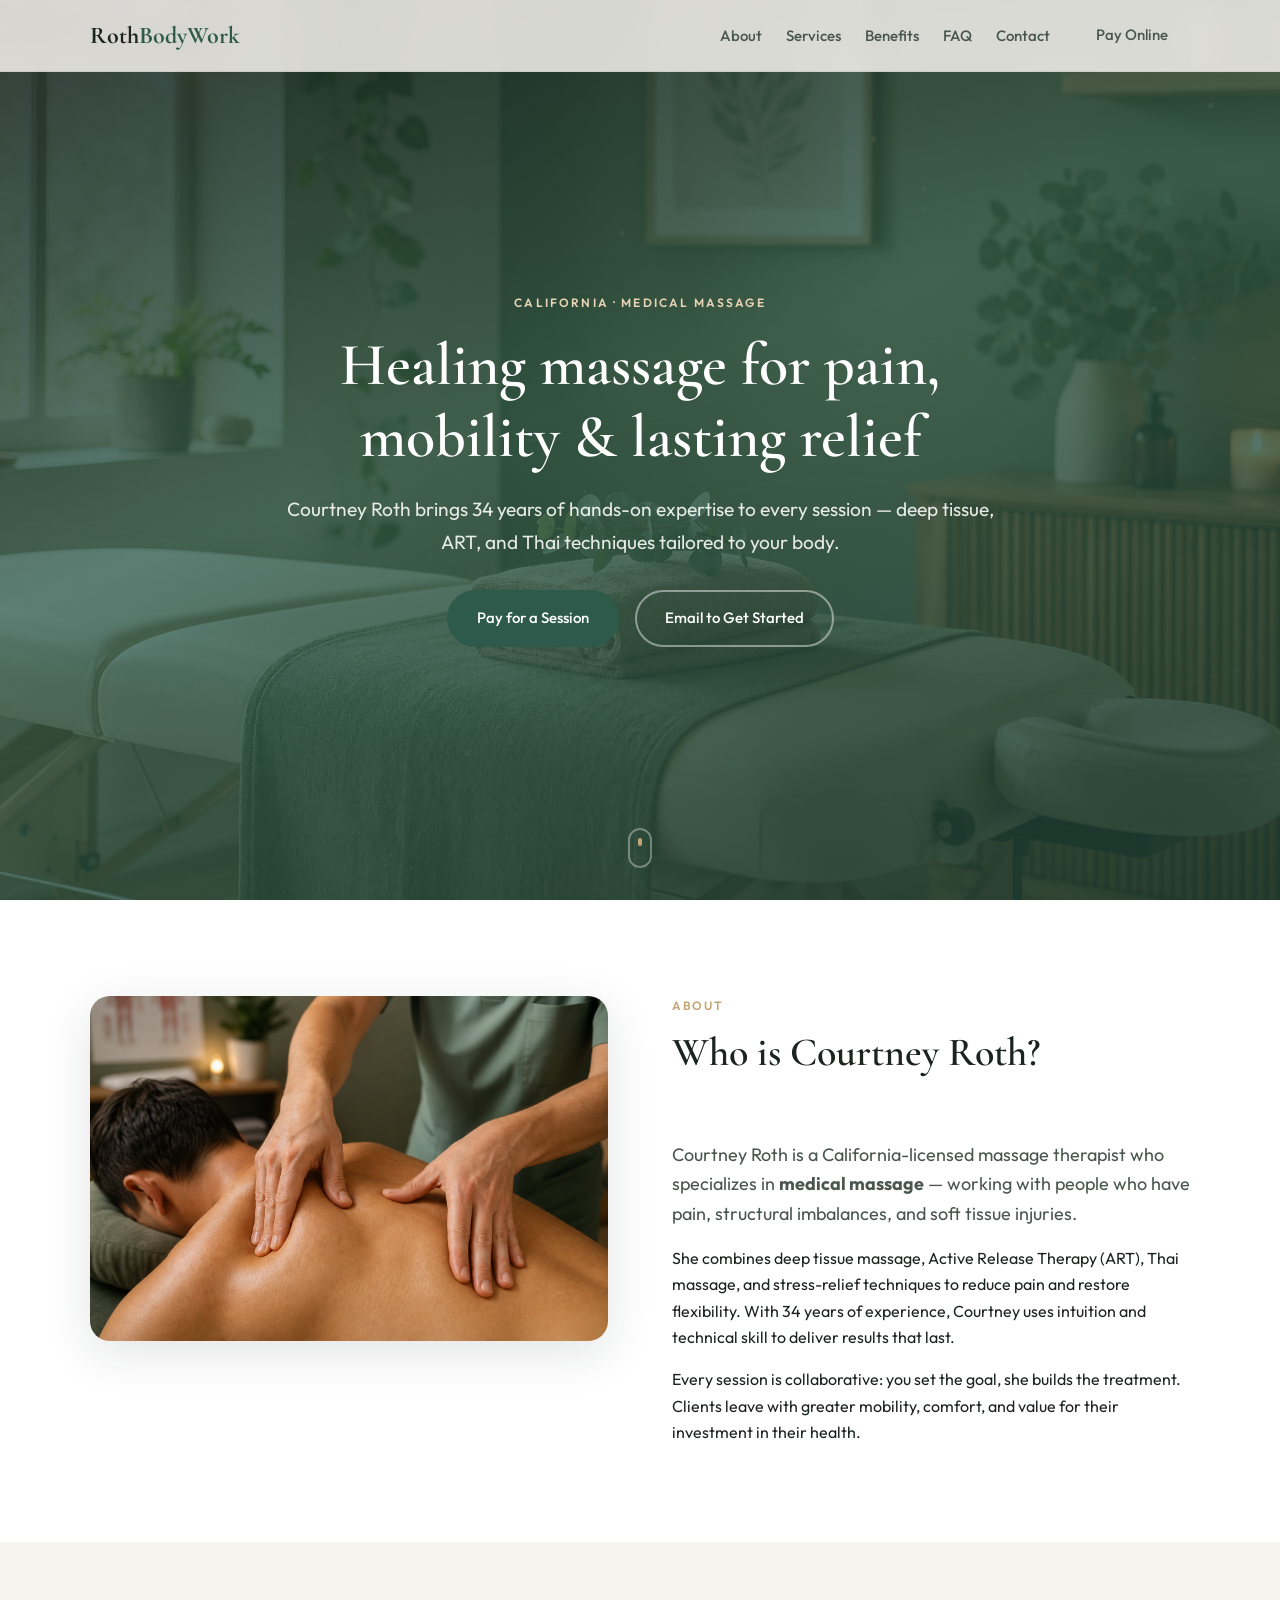
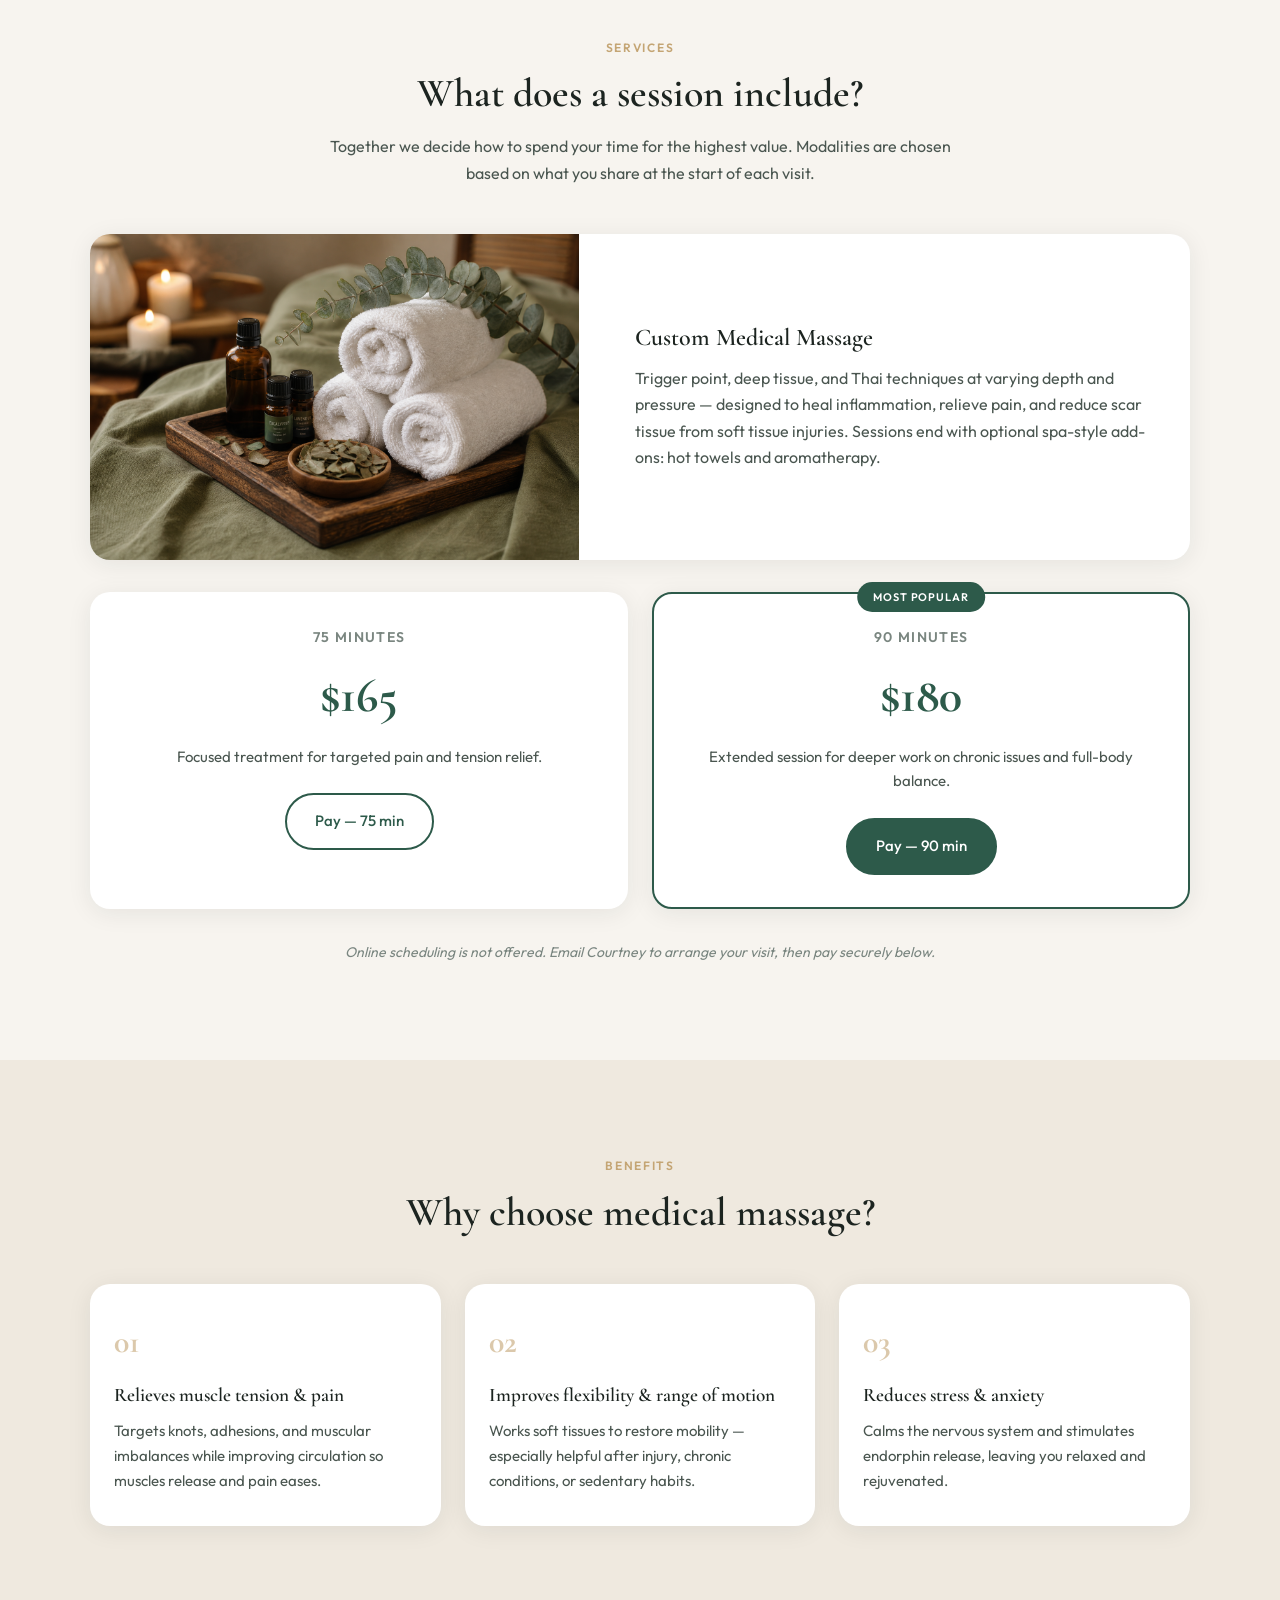
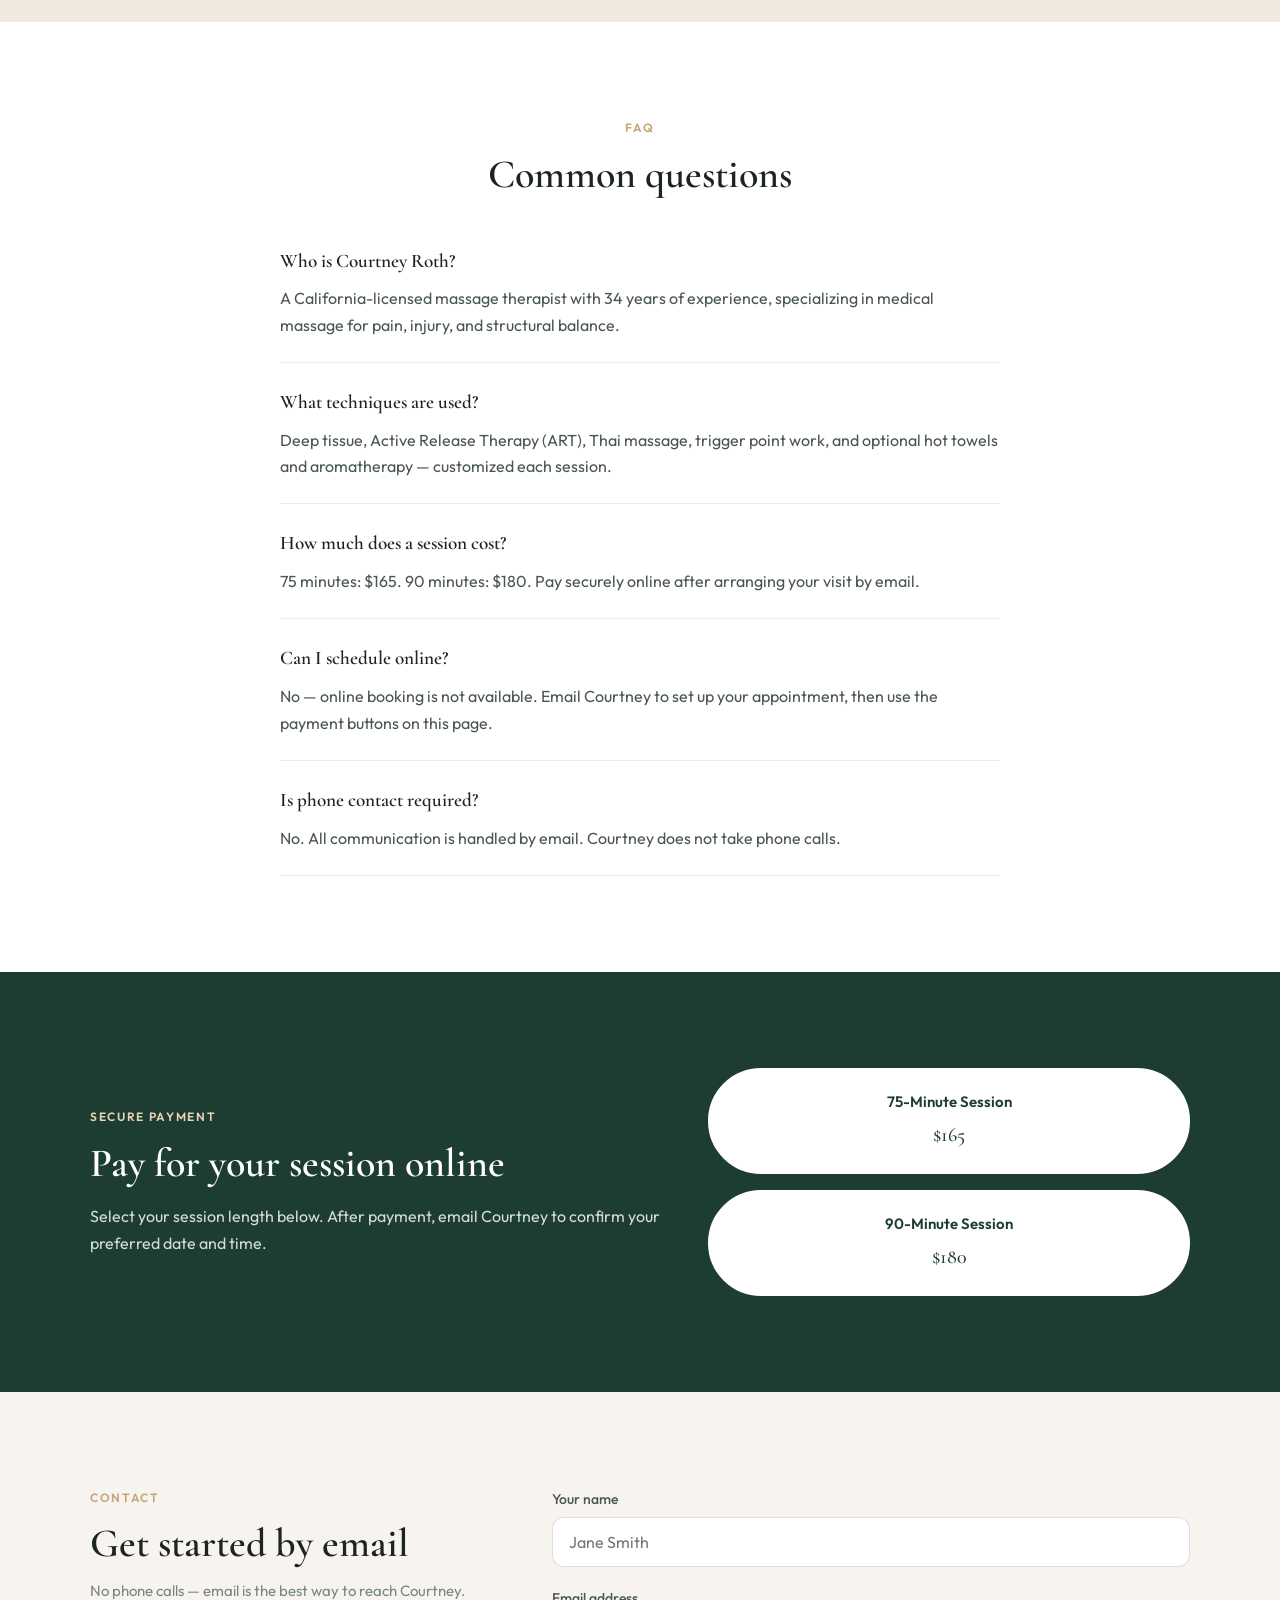
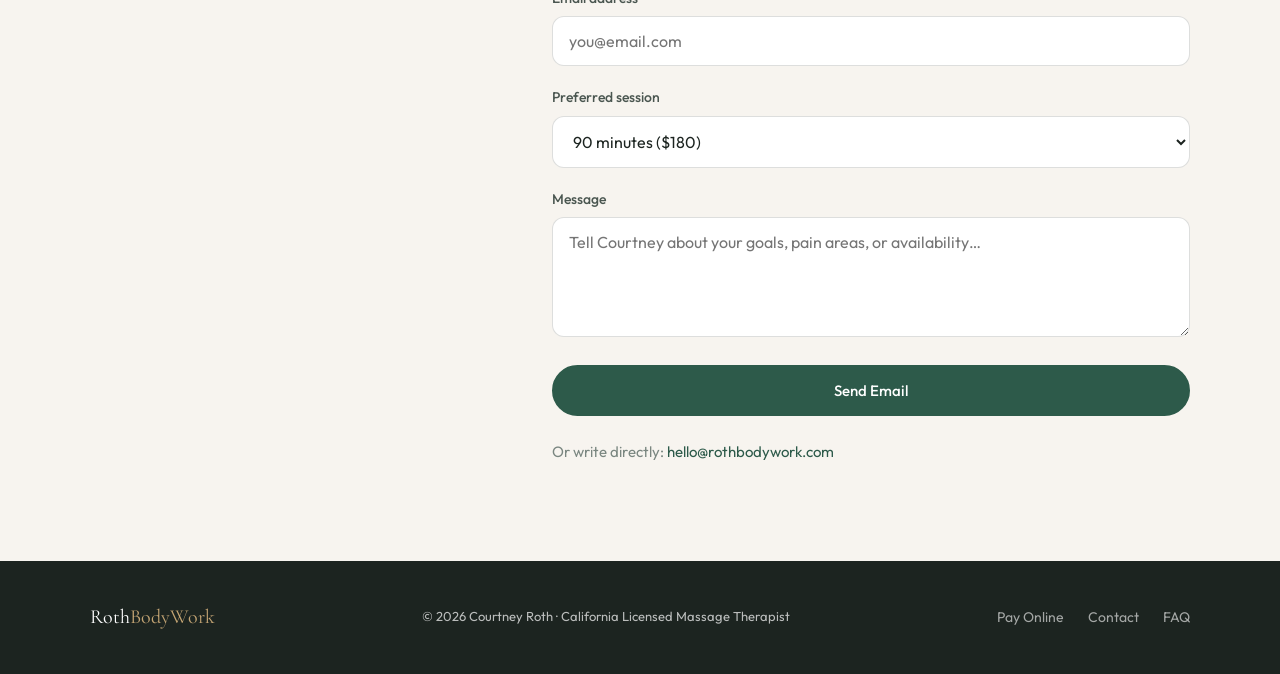
==== index.html @ ff36bd88 "Launch RothBodyWork revamp with canvas hero, images, and AI SEO Co-authored-by: Cursor <cursoragent@" ====
<!DOCTYPE html>
<html lang="en">
<head>
  <meta charset="UTF-8">
  <meta name="viewport" content="width=device-width, initial-scale=1.0">
  <meta name="description" content="Courtney Roth offers medical massage therapy in California — 34 years experience in deep tissue, ART, and Thai massage for pain relief, mobility, and rehabilitation. Pay online. No phone calls required.">
  <meta name="robots" content="index, follow, max-image-preview:large">
  <meta name="author" content="Courtney Roth">
  <link rel="canonical" href="https://www.rothbodywork.com/">

  <meta property="og:type" content="website">
  <meta property="og:url" content="https://www.rothbodywork.com/">
  <meta property="og:title" content="RothBodyWork | Medical Massage Therapy — Courtney Roth">
  <meta property="og:description" content="California-licensed medical massage for pain, injury recovery, and mobility. 75- and 90-minute sessions. Pay securely online.">
  <meta property="og:site_name" content="RothBodyWork">
  <meta property="og:image" content="https://www.rothbodywork.com/assets/og-image.jpg">
  <meta property="og:image:width" content="1200">
  <meta property="og:image:height" content="630">

  <meta name="twitter:card" content="summary_large_image">
  <meta name="twitter:image" content="https://www.rothbodywork.com/assets/og-image.jpg">
  <meta name="twitter:title" content="RothBodyWork | Medical Massage Therapy">
  <meta name="twitter:description" content="Transformative medical massage by Courtney Roth — pain relief, flexibility, and lasting results.">

  <title>RothBodyWork | Medical Massage Therapy in California — Courtney Roth</title>

  <link rel="preconnect" href="https://fonts.googleapis.com">
  <link rel="preconnect" href="https://fonts.gstatic.com" crossorigin>
  <link href="https://fonts.googleapis.com/css2?family=Cormorant+Garamond:ital,wght@0,400;0,600;0,700;1,400&family=Outfit:wght@300;400;500;600&display=swap" rel="stylesheet">
  <link rel="stylesheet" href="css/style.css">

  <script type="application/ld+json">
  {
    "@context": "https://schema.org",
    "@graph": [
      {
        "@type": "WebSite",
        "@id": "https://www.rothbodywork.com/#website",
        "url": "https://www.rothbodywork.com/",
        "name": "RothBodyWork",
        "description": "Medical massage therapy by Courtney Roth in California",
        "publisher": { "@id": "https://www.rothbodywork.com/#business" }
      },
      {
        "@type": "HealthAndBeautyBusiness",
        "@id": "https://www.rothbodywork.com/#business",
        "name": "RothBodyWork",
        "url": "https://www.rothbodywork.com/",
        "description": "Medical massage therapy specializing in pain relief, soft tissue injury rehabilitation, and structural balance.",
        "priceRange": "$165–$180",
        "areaServed": { "@type": "State", "name": "California" },
        "email": "hello@rothbodywork.com",
        "founder": { "@id": "https://www.rothbodywork.com/#courtney" },
        "hasOfferCatalog": {
          "@type": "OfferCatalog",
          "name": "Massage Sessions",
          "itemListElement": [
            {
              "@type": "Offer",
              "itemOffered": {
                "@type": "Service",
                "name": "75-Minute Medical Massage",
                "description": "Custom treatment combining deep tissue, trigger point, ART, and Thai techniques."
              },
              "price": "165",
              "priceCurrency": "USD"
            },
            {
              "@type": "Offer",
              "itemOffered": {
                "@type": "Service",
                "name": "90-Minute Medical Massage",
                "description": "Extended custom session for deeper work on pain, inflammation, and mobility."
              },
              "price": "180",
              "priceCurrency": "USD"
            }
          ]
        }
      },
      {
        "@type": "Person",
        "@id": "https://www.rothbodywork.com/#courtney",
        "name": "Courtney Roth",
        "jobTitle": "Licensed Massage Therapist",
        "description": "California-licensed massage therapist with 34 years of experience in medical massage, deep tissue, Active Release Therapy (ART), and Thai massage.",
        "knowsAbout": ["Medical massage", "Deep tissue massage", "Active Release Therapy", "Thai massage", "Pain management", "Soft tissue rehabilitation"],
        "worksFor": { "@id": "https://www.rothbodywork.com/#business" }
      },
      {
        "@type": "FAQPage",
        "mainEntity": [
          {
            "@type": "Question",
            "name": "Who is Courtney Roth?",
            "acceptedAnswer": {
              "@type": "Answer",
              "text": "Courtney Roth is a California-licensed massage therapist with 34 years of experience who specializes in medical massage for pain, structural imbalances, and soft tissue injury rehabilitation."
            }
          },
          {
            "@type": "Question",
            "name": "What types of massage does RothBodyWork offer?",
            "acceptedAnswer": {
              "@type": "Answer",
              "text": "Sessions combine deep tissue massage, Active Release Therapy (ART), Thai massage, trigger point work, and stress-relief add-ons such as hot towels and aromatherapy — tailored to your needs at the start of each visit."
            }
          },
          {
            "@type": "Question",
            "name": "How much does a massage session cost?",
            "acceptedAnswer": {
              "@type": "Answer",
              "text": "A 75-minute session is $165. A 90-minute session is $180. Payment is accepted securely online."
            }
          },
          {
            "@type": "Question",
            "name": "Can I book an appointment online?",
            "acceptedAnswer": {
              "@type": "Answer",
              "text": "Online scheduling is not available. Contact Courtney by email to arrange your session, then pay online when ready."
            }
          },
          {
            "@type": "Question",
            "name": "Who should see a medical massage therapist?",
            "acceptedAnswer": {
              "@type": "Answer",
              "text": "Medical massage is ideal for people dealing with chronic pain, muscle tension, limited mobility, soft tissue injuries, or structural imbalances who want lasting relief rather than a spa-style relaxation visit."
            }
          }
        ]
      }
    ]
  }
  </script>
</head>
<body>

  <!-- Advanced page loader -->
  <div id="loader" class="loader" aria-hidden="true">
    <div class="loader__inner">
      <div class="loader__ring"></div>
      <div class="loader__ring loader__ring--delay"></div>
      <p class="loader__brand">Roth<span>BodyWork</span></p>
      <p class="loader__tagline">Medical Massage Therapy</p>
      <div class="loader__progress">
        <div class="loader__bar" id="loaderBar"></div>
      </div>
    </div>
  </div>

  <a class="skip-link" href="#main">Skip to content</a>

  <header class="site-header" id="header">
    <div class="container site-header__inner">
      <a href="#" class="logo" aria-label="RothBodyWork home">
        Roth<span>BodyWork</span>
      </a>
      <button class="nav-toggle" id="navToggle" aria-label="Open menu" aria-expanded="false">
        <span></span><span></span><span></span>
      </button>
      <nav class="site-nav" id="siteNav" aria-label="Main navigation">
        <ul>
          <li><a href="#about">About</a></li>
          <li><a href="#services">Services</a></li>
          <li><a href="#benefits">Benefits</a></li>
          <li><a href="#faq">FAQ</a></li>
          <li><a href="#contact">Contact</a></li>
          <li><a href="#pay" class="btn btn--sm">Pay Online</a></li>
        </ul>
      </nav>
    </div>
  </header>

  <main id="main">

    <!-- Hero with image + canvas background -->
    <section class="hero" id="hero" aria-label="Introduction">
      <img src="assets/hero-bg.jpg" alt="" class="hero__bg-image" aria-hidden="true" fetchpriority="high">
      <canvas id="heroCanvas" class="hero__canvas" aria-hidden="true"></canvas>
      <div class="hero__overlay"></div>
      <div class="container hero__content">
        <p class="hero__eyebrow">California · Medical Massage</p>
        <h1>Healing massage for pain, mobility &amp; lasting relief</h1>
        <p class="hero__lead">Courtney Roth brings 34 years of hands-on expertise to every session — deep tissue, ART, and Thai techniques tailored to your body.</p>
        <div class="hero__actions">
          <a href="#pay" class="btn btn--primary">Pay for a Session</a>
          <a href="#contact" class="btn btn--ghost">Email to Get Started</a>
        </div>
      </div>
      <div class="hero__scroll" aria-hidden="true">
        <span></span>
      </div>
    </section>

    <!-- About -->
    <section class="section section--about" id="about">
      <div class="container">
        <div class="section__grid section__grid--media">
          <div class="section__media">
            <img src="assets/about-massage.jpg" alt="Therapeutic medical massage session by Courtney Roth" width="600" height="400" loading="lazy">
          </div>
          <div class="section__label">
            <span class="eyebrow">About</span>
            <h2>Who is Courtney Roth?</h2>
          </div>
          <div class="section__body">
            <p class="lead">Courtney Roth is a California-licensed massage therapist who specializes in <strong>medical massage</strong> — working with people who have pain, structural imbalances, and soft tissue injuries.</p>
            <p>She combines deep tissue massage, Active Release Therapy (ART), Thai massage, and stress-relief techniques to reduce pain and restore flexibility. With 34 years of experience, Courtney uses intuition and technical skill to deliver results that last.</p>
            <p>Every session is collaborative: you set the goal, she builds the treatment. Clients leave with greater mobility, comfort, and value for their investment in their health.</p>
          </div>
        </div>
      </div>
    </section>

    <!-- Services & Pricing -->
    <section class="section section--services" id="services">
      <div class="container">
        <div class="section__header section__header--center">
          <span class="eyebrow">Services</span>
          <h2>What does a session include?</h2>
          <p class="section__intro">Together we decide how to spend your time for the highest value. Modalities are chosen based on what you share at the start of each visit.</p>
        </div>

        <div class="treatment-card treatment-card--with-image">
          <div class="treatment-card__image">
            <img src="assets/treatment-detail.jpg" alt="Spa treatment add-ons — hot towels and aromatherapy" width="480" height="320" loading="lazy">
          </div>
          <div class="treatment-card__text">
            <h3>Custom Medical Massage</h3>
            <p>Trigger point, deep tissue, and Thai techniques at varying depth and pressure — designed to heal inflammation, relieve pain, and reduce scar tissue from soft tissue injuries. Sessions end with optional spa-style add-ons: hot towels and aromatherapy.</p>
          </div>
        </div>

        <div class="pricing-grid">
          <article class="price-card">
            <div class="price-card__time">75 minutes</div>
            <div class="price-card__amount">$165</div>
            <p>Focused treatment for targeted pain and tension relief.</p>
            <a href="#pay" class="btn btn--outline" data-session="75">Pay — 75 min</a>
          </article>
          <article class="price-card price-card--featured">
            <div class="price-card__badge">Most popular</div>
            <div class="price-card__time">90 minutes</div>
            <div class="price-card__amount">$180</div>
            <p>Extended session for deeper work on chronic issues and full-body balance.</p>
            <a href="#pay" class="btn btn--primary" data-session="90">Pay — 90 min</a>
          </article>
        </div>

        <p class="note note--center">Online scheduling is not offered. Email Courtney to arrange your visit, then pay securely below.</p>
      </div>
    </section>

    <!-- Benefits -->
    <section class="section section--benefits" id="benefits">
      <div class="container">
        <div class="section__header section__header--center">
          <span class="eyebrow">Benefits</span>
          <h2>Why choose medical massage?</h2>
        </div>
        <div class="benefits-grid">
          <article class="benefit-card">
            <div class="benefit-card__icon" aria-hidden="true">01</div>
            <h3>Relieves muscle tension &amp; pain</h3>
            <p>Targets knots, adhesions, and muscular imbalances while improving circulation so muscles release and pain eases.</p>
          </article>
          <article class="benefit-card">
            <div class="benefit-card__icon" aria-hidden="true">02</div>
            <h3>Improves flexibility &amp; range of motion</h3>
            <p>Works soft tissues to restore mobility — especially helpful after injury, chronic conditions, or sedentary habits.</p>
          </article>
          <article class="benefit-card">
            <div class="benefit-card__icon" aria-hidden="true">03</div>
            <h3>Reduces stress &amp; anxiety</h3>
            <p>Calms the nervous system and stimulates endorphin release, leaving you relaxed and rejuvenated.</p>
          </article>
        </div>
      </div>
    </section>

    <!-- FAQ — optimized for AI extraction -->
    <section class="section section--faq" id="faq">
      <div class="container">
        <div class="section__header section__header--center">
          <span class="eyebrow">FAQ</span>
          <h2>Common questions</h2>
        </div>
        <dl class="faq-list">
          <div class="faq-item">
            <dt>Who is Courtney Roth?</dt>
            <dd>A California-licensed massage therapist with 34 years of experience, specializing in medical massage for pain, injury, and structural balance.</dd>
          </div>
          <div class="faq-item">
            <dt>What techniques are used?</dt>
            <dd>Deep tissue, Active Release Therapy (ART), Thai massage, trigger point work, and optional hot towels and aromatherapy — customized each session.</dd>
          </div>
          <div class="faq-item">
            <dt>How much does a session cost?</dt>
            <dd>75 minutes: $165. 90 minutes: $180. Pay securely online after arranging your visit by email.</dd>
          </div>
          <div class="faq-item">
            <dt>Can I schedule online?</dt>
            <dd>No — online booking is not available. Email Courtney to set up your appointment, then use the payment buttons on this page.</dd>
          </div>
          <div class="faq-item">
            <dt>Is phone contact required?</dt>
            <dd>No. All communication is handled by email. Courtney does not take phone calls.</dd>
          </div>
        </dl>
      </div>
    </section>

    <!-- Payment -->
    <section class="section section--pay" id="pay">
      <div class="container">
        <div class="pay-panel">
          <div class="pay-panel__content">
            <span class="eyebrow eyebrow--light">Secure Payment</span>
            <h2>Pay for your session online</h2>
            <p>Select your session length below. After payment, email Courtney to confirm your preferred date and time.</p>
          </div>
          <div class="pay-panel__actions">
            <a href="https://www.rothbodywork.com/cart" class="btn btn--light btn--lg" id="pay75" target="_blank" rel="noopener noreferrer">
              <span class="btn__label">75-Minute Session</span>
              <span class="btn__price">$165</span>
            </a>
            <a href="https://www.rothbodywork.com/cart" class="btn btn--light btn--lg" id="pay90" target="_blank" rel="noopener noreferrer">
              <span class="btn__label">90-Minute Session</span>
              <span class="btn__price">$180</span>
            </a>
          </div>
        </div>
      </div>
    </section>

    <!-- Contact -->
    <section class="section section--contact" id="contact">
      <div class="container">
        <div class="section__grid">
          <div class="section__label">
            <span class="eyebrow">Contact</span>
            <h2>Get started by email</h2>
            <p class="contact-note">No phone calls — email is the best way to reach Courtney.</p>
          </div>
          <div class="section__body">
            <form class="contact-form" id="contactForm" action="mailto:hello@rothbodywork.com" method="post" enctype="text/plain">
              <div class="form-row">
                <label for="name">Your name</label>
                <input type="text" id="name" name="name" required autocomplete="name" placeholder="Jane Smith">
              </div>
              <div class="form-row">
                <label for="email">Email address</label>
                <input type="email" id="email" name="email" required autocomplete="email" placeholder="you@email.com">
              </div>
              <div class="form-row">
                <label for="session">Preferred session</label>
                <select id="session" name="session">
                  <option value="75">75 minutes ($165)</option>
                  <option value="90" selected>90 minutes ($180)</option>
                </select>
              </div>
              <div class="form-row">
                <label for="message">Message</label>
                <textarea id="message" name="message" rows="4" required placeholder="Tell Courtney about your goals, pain areas, or availability…"></textarea>
              </div>
              <button type="submit" class="btn btn--primary btn--full">Send Email</button>
            </form>
            <p class="form-fallback">Or write directly: <a href="mailto:hello@rothbodywork.com">hello@rothbodywork.com</a></p>
          </div>
        </div>
      </div>
    </section>

  </main>

  <footer class="site-footer">
    <div class="container site-footer__inner">
      <p class="footer-brand">Roth<span>BodyWork</span></p>
      <p class="footer-copy">&copy; <span id="year"></span> Courtney Roth · California Licensed Massage Therapist</p>
      <nav aria-label="Footer navigation">
        <a href="#pay">Pay Online</a>
        <a href="#contact">Contact</a>
        <a href="#faq">FAQ</a>
      </nav>
    </div>
  </footer>

  <script src="js/canvas-hero.js" defer></script>
  <script src="js/main.js" defer></script>
</body>
</html>
---- css/style.css ----
/* RothBodyWork — refreshed palette & layout */

:root {
  --color-bg: #f7f4ef;
  --color-bg-warm: #efe9df;
  --color-surface: #ffffff;
  --color-ink: #1c2420;
  --color-ink-soft: #4a5650;
  --color-muted: #7a8680;
  --color-primary: #2d5a4a;
  --color-primary-dark: #1e3d32;
  --color-accent: #c4a574;
  --color-accent-light: #e8d5b5;
  --color-hero-overlay: rgba(20, 35, 30, 0.72);
  --font-display: "Cormorant Garamond", Georgia, serif;
  --font-body: "Outfit", system-ui, sans-serif;
  --radius: 12px;
  --radius-lg: 20px;
  --shadow: 0 4px 24px rgba(28, 36, 32, 0.08);
  --shadow-lg: 0 12px 48px rgba(28, 36, 32, 0.12);
  --header-h: 72px;
  --transition: 0.3s cubic-bezier(0.4, 0, 0.2, 1);
}

*, *::before, *::after { box-sizing: border-box; margin: 0; padding: 0; }

html {
  scroll-behavior: smooth;
  -webkit-text-size-adjust: 100%;
}

body {
  font-family: var(--font-body);
  font-size: 1rem;
  line-height: 1.65;
  color: var(--color-ink);
  background: var(--color-bg);
  overflow-x: hidden;
}

body.loading { overflow: hidden; }

img { max-width: 100%; height: auto; display: block; }

a { color: var(--color-primary); text-decoration: none; transition: color var(--transition); }
a:hover { color: var(--color-accent); }

.container {
  width: min(100% - 2rem, 1100px);
  margin-inline: auto;
}

.skip-link {
  position: absolute;
  top: -100%;
  left: 1rem;
  z-index: 9999;
  padding: 0.5rem 1rem;
  background: var(--color-primary);
  color: #fff;
  border-radius: var(--radius);
}
.skip-link:focus { top: 1rem; }

/* Typography */
h1, h2, h3 {
  font-family: var(--font-display);
  font-weight: 600;
  line-height: 1.2;
  color: var(--color-ink);
}

h1 { font-size: clamp(2.25rem, 6vw, 3.75rem); }
h2 { font-size: clamp(1.75rem, 4vw, 2.5rem); }
h3 { font-size: clamp(1.25rem, 2.5vw, 1.5rem); }

.lead { font-size: 1.125rem; color: var(--color-ink-soft); }

.eyebrow {
  display: block;
  font-size: 0.75rem;
  font-weight: 600;
  letter-spacing: 0.14em;
  text-transform: uppercase;
  color: var(--color-accent);
  margin-bottom: 0.75rem;
}

.eyebrow--light { color: var(--color-accent-light); }

/* Buttons */
.btn {
  display: inline-flex;
  align-items: center;
  justify-content: center;
  gap: 0.5rem;
  padding: 0.875rem 1.75rem;
  font-family: var(--font-body);
  font-size: 0.9375rem;
  font-weight: 500;
  border-radius: 999px;
  border: 2px solid transparent;
  cursor: pointer;
  transition: all var(--transition);
  text-align: center;
}

.btn--primary {
  background: var(--color-primary);
  color: #fff;
  border-color: var(--color-primary);
}
.btn--primary:hover {
  background: var(--color-primary-dark);
  border-color: var(--color-primary-dark);
  color: #fff;
  transform: translateY(-2px);
  box-shadow: var(--shadow);
}

.btn--ghost {
  background: transparent;
  color: #fff;
  border-color: rgba(255,255,255,0.45);
}
.btn--ghost:hover {
  background: rgba(255,255,255,0.12);
  border-color: #fff;
  color: #fff;
}

.btn--outline {
  background: transparent;
  color: var(--color-primary);
  border-color: var(--color-primary);
}
.btn--outline:hover {
  background: var(--color-primary);
  color: #fff;
}

.btn--light {
  background: #fff;
  color: var(--color-primary-dark);
  border-color: #fff;
  flex-direction: column;
  gap: 0.25rem;
}
.btn--light:hover {
  background: var(--color-accent-light);
  color: var(--color-ink);
  transform: translateY(-2px);
}

.btn--sm { padding: 0.5rem 1.25rem; font-size: 0.875rem; }
.btn--lg { padding: 1.25rem 2rem; min-width: 200px; }
.btn--full { width: 100%; }

.btn__label { font-weight: 600; }
.btn__price { font-size: 1.25rem; font-family: var(--font-display); }

/* Loader */
.loader {
  position: fixed;
  inset: 0;
  z-index: 10000;
  display: flex;
  align-items: center;
  justify-content: center;
  background: var(--color-primary-dark);
  transition: opacity 0.6s ease, visibility 0.6s ease;
}

.loader.is-done {
  opacity: 0;
  visibility: hidden;
  pointer-events: none;
}

.loader__inner { text-align: center; }

.loader__ring {
  width: 64px;
  height: 64px;
  margin: 0 auto 1.5rem;
  border: 2px solid rgba(196, 165, 116, 0.2);
  border-top-color: var(--color-accent);
  border-radius: 50%;
  animation: spin 1s linear infinite;
}

.loader__ring--delay {
  width: 48px;
  height: 48px;
  margin-top: -3.5rem;
  margin-bottom: 2rem;
  animation-duration: 1.4s;
  animation-direction: reverse;
  border-top-color: rgba(255,255,255,0.5);
}

.loader__brand {
  font-family: var(--font-display);
  font-size: 2rem;
  color: #fff;
  letter-spacing: 0.02em;
}
.loader__brand span { color: var(--color-accent); }

.loader__tagline {
  font-size: 0.75rem;
  letter-spacing: 0.2em;
  text-transform: uppercase;
  color: rgba(255,255,255,0.5);
  margin-top: 0.5rem;
}

.loader__progress {
  width: 160px;
  height: 2px;
  background: rgba(255,255,255,0.15);
  margin: 1.5rem auto 0;
  border-radius: 2px;
  overflow: hidden;
}

.loader__bar {
  height: 100%;
  width: 0%;
  background: linear-gradient(90deg, var(--color-accent), var(--color-accent-light));
  border-radius: 2px;
  transition: width 0.15s ease;
}

@keyframes spin { to { transform: rotate(360deg); } }

/* Header */
.site-header {
  position: fixed;
  top: 0;
  left: 0;
  right: 0;
  z-index: 1000;
  height: var(--header-h);
  background: rgba(247, 244, 239, 0.85);
  backdrop-filter: blur(12px);
  -webkit-backdrop-filter: blur(12px);
  border-bottom: 1px solid rgba(28, 36, 32, 0.06);
  transition: background var(--transition), box-shadow var(--transition);
}

.site-header.is-scrolled {
  background: rgba(255, 255, 255, 0.95);
  box-shadow: var(--shadow);
}

.site-header__inner {
  display: flex;
  align-items: center;
  justify-content: space-between;
  height: 100%;
}

.logo {
  font-family: var(--font-display);
  font-size: 1.5rem;
  font-weight: 700;
  color: var(--color-ink);
}
.logo span { color: var(--color-primary); }
.logo:hover { color: var(--color-ink); }

.nav-toggle {
  display: flex;
  flex-direction: column;
  gap: 5px;
  background: none;
  border: none;
  cursor: pointer;
  padding: 0.5rem;
  z-index: 1001;
}
.nav-toggle span {
  display: block;
  width: 24px;
  height: 2px;
  background: var(--color-ink);
  transition: var(--transition);
  border-radius: 2px;
}
.nav-toggle.is-open span:nth-child(1) { transform: translateY(7px) rotate(45deg); }
.nav-toggle.is-open span:nth-child(2) { opacity: 0; }
.nav-toggle.is-open span:nth-child(3) { transform: translateY(-7px) rotate(-45deg); }

.site-nav ul {
  list-style: none;
  display: flex;
  align-items: center;
  gap: 1.5rem;
}

.site-nav a {
  font-size: 0.9375rem;
  font-weight: 500;
  color: var(--color-ink-soft);
}
.site-nav a:hover { color: var(--color-primary); }

@media (max-width: 768px) {
  .nav-toggle { display: flex; }
  .site-nav {
    position: fixed;
    inset: 0;
    top: var(--header-h);
    background: var(--color-bg);
    padding: 2rem;
    transform: translateX(100%);
    transition: transform var(--transition);
  }
  .site-nav.is-open { transform: translateX(0); }
  .site-nav ul {
    flex-direction: column;
    align-items: flex-start;
    gap: 1.25rem;
  }
  .site-nav .btn { margin-top: 1rem; }
}

@media (min-width: 769px) {
  .nav-toggle { display: none; }
}

/* Hero */
.hero {
  position: relative;
  min-height: 100svh;
  display: flex;
  align-items: center;
  justify-content: center;
  overflow: hidden;
}

.hero__bg-image {
  position: absolute;
  inset: 0;
  width: 100%;
  height: 100%;
  object-fit: cover;
  z-index: 0;
  transform: scale(1.05);
  animation: heroKenBurns 20s ease-in-out infinite alternate;
}

@keyframes heroKenBurns {
  from { transform: scale(1.05); }
  to { transform: scale(1.12); }
}

.hero__canvas {
  position: absolute;
  inset: 0;
  width: 100%;
  height: 100%;
  z-index: 1;
}

.hero__overlay {
  position: absolute;
  inset: 0;
  background: linear-gradient(
    160deg,
    rgba(20, 35, 30, 0.88) 0%,
    rgba(45, 90, 74, 0.72) 45%,
    rgba(30, 61, 50, 0.85) 100%
  );
  z-index: 2;
}

.hero__content {
  position: relative;
  z-index: 3;
  padding: calc(var(--header-h) + 3rem) 0 5rem;
  text-align: center;
  max-width: 720px;
}

.hero__eyebrow {
  font-size: 0.75rem;
  font-weight: 600;
  letter-spacing: 0.18em;
  text-transform: uppercase;
  color: var(--color-accent-light);
  margin-bottom: 1rem;
}

.hero h1 {
  color: #fff;
  margin-bottom: 1.25rem;
}

.hero__lead {
  font-size: clamp(1rem, 2.5vw, 1.2rem);
  color: rgba(255, 255, 255, 0.88);
  margin-bottom: 2rem;
  line-height: 1.7;
}

.hero__actions {
  display: flex;
  flex-wrap: wrap;
  gap: 1rem;
  justify-content: center;
}

.hero__scroll {
  position: absolute;
  bottom: 2rem;
  left: 50%;
  transform: translateX(-50%);
  z-index: 3;
}
.hero__scroll span {
  display: block;
  width: 24px;
  height: 40px;
  border: 2px solid rgba(255,255,255,0.35);
  border-radius: 12px;
  position: relative;
}
.hero__scroll span::after {
  content: "";
  position: absolute;
  top: 8px;
  left: 50%;
  transform: translateX(-50%);
  width: 4px;
  height: 8px;
  background: var(--color-accent);
  border-radius: 2px;
  animation: scroll-bounce 2s ease infinite;
}

@keyframes scroll-bounce {
  0%, 100% { transform: translateX(-50%) translateY(0); opacity: 1; }
  50% { transform: translateX(-50%) translateY(10px); opacity: 0.4; }
}

/* Sections */
.section {
  padding: clamp(4rem, 10vw, 6rem) 0;
}

.section--about { background: var(--color-surface); }
.section--services { background: var(--color-bg); }
.section--benefits { background: var(--color-bg-warm); }
.section--faq { background: var(--color-surface); }
.section--pay { background: var(--color-primary-dark); }
.section--contact { background: var(--color-bg); }

.section__grid {
  display: grid;
  gap: 2.5rem;
}

@media (min-width: 768px) {
  .section__grid {
    grid-template-columns: 1fr 1.6fr;
    gap: 4rem;
    align-items: start;
  }

  .section__grid--media {
    grid-template-columns: 1fr 1fr;
    grid-template-areas:
      "media label"
      "media body";
    align-items: start;
  }

  .section__grid--media .section__media { grid-area: media; }
  .section__grid--media .section__label { grid-area: label; }
  .section__grid--media .section__body { grid-area: body; }
}

.section__media img {
  width: 100%;
  height: 100%;
  min-height: 280px;
  object-fit: cover;
  border-radius: var(--radius-lg);
  box-shadow: var(--shadow-lg);
}

@media (max-width: 767px) {
  .section__media {
    margin-bottom: 1.5rem;
  }
  .section__media img { min-height: 220px; }
}

.section__header--center {
  text-align: center;
  max-width: 640px;
  margin: 0 auto 3rem;
}

.section__intro {
  color: var(--color-ink-soft);
  margin-top: 1rem;
}

.section__body p + p { margin-top: 1rem; }

/* Treatment & pricing */
.treatment-card {
  background: var(--color-surface);
  padding: 2rem;
  border-radius: var(--radius-lg);
  box-shadow: var(--shadow);
  margin-bottom: 2rem;
  border-left: 4px solid var(--color-accent);
}

.treatment-card--with-image {
  display: grid;
  gap: 1.5rem;
  border-left: none;
  padding: 0;
  overflow: hidden;
}

@media (min-width: 640px) {
  .treatment-card--with-image {
    grid-template-columns: 1fr 1.2fr;
    align-items: center;
  }
}

.treatment-card__image img {
  width: 100%;
  height: 100%;
  min-height: 220px;
  object-fit: cover;
}

.treatment-card__text {
  padding: 1.5rem 2rem 2rem;
}

@media (min-width: 640px) {
  .treatment-card__text { padding: 2rem; }
}

.treatment-card h3 { margin-bottom: 0.75rem; }
.treatment-card p { color: var(--color-ink-soft); }

.pricing-grid {
  display: grid;
  gap: 1.5rem;
  margin-bottom: 2rem;
}

@media (min-width: 600px) {
  .pricing-grid { grid-template-columns: 1fr 1fr; }
}

.price-card {
  position: relative;
  background: var(--color-surface);
  padding: 2rem;
  border-radius: var(--radius-lg);
  box-shadow: var(--shadow);
  text-align: center;
  border: 2px solid transparent;
  transition: var(--transition);
}

.price-card:hover {
  transform: translateY(-4px);
  box-shadow: var(--shadow-lg);
}

.price-card--featured {
  border-color: var(--color-primary);
}

.price-card__badge {
  position: absolute;
  top: -12px;
  left: 50%;
  transform: translateX(-50%);
  background: var(--color-primary);
  color: #fff;
  font-size: 0.6875rem;
  font-weight: 600;
  letter-spacing: 0.08em;
  text-transform: uppercase;
  padding: 0.35rem 1rem;
  border-radius: 999px;
}

.price-card__time {
  font-size: 0.875rem;
  font-weight: 600;
  color: var(--color-muted);
  text-transform: uppercase;
  letter-spacing: 0.1em;
}

.price-card__amount {
  font-family: var(--font-display);
  font-size: 3rem;
  font-weight: 700;
  color: var(--color-primary);
  margin: 0.5rem 0;
}

.price-card p {
  color: var(--color-ink-soft);
  font-size: 0.9375rem;
  margin-bottom: 1.5rem;
}

.note {
  font-size: 0.875rem;
  color: var(--color-muted);
  font-style: italic;
}
.note--center { text-align: center; }

/* Benefits */
.benefits-grid {
  display: grid;
  gap: 1.5rem;
}

@media (min-width: 768px) {
  .benefits-grid { grid-template-columns: repeat(3, 1fr); }
}

.benefit-card {
  background: var(--color-surface);
  padding: 2rem 1.5rem;
  border-radius: var(--radius-lg);
  box-shadow: var(--shadow);
  transition: var(--transition);
}

.benefit-card:hover { transform: translateY(-3px); }

.benefit-card__icon {
  font-family: var(--font-display);
  font-size: 2rem;
  font-weight: 700;
  color: var(--color-accent);
  opacity: 0.6;
  margin-bottom: 1rem;
}

.benefit-card h3 { margin-bottom: 0.75rem; font-size: 1.2rem; }
.benefit-card p { color: var(--color-ink-soft); font-size: 0.9375rem; }

/* FAQ */
.faq-list { max-width: 720px; margin: 0 auto; }

.faq-item {
  padding: 1.5rem 0;
  border-bottom: 1px solid rgba(28, 36, 32, 0.08);
}

.faq-item:first-child { padding-top: 0; }

.faq-item dt {
  font-family: var(--font-display);
  font-size: 1.2rem;
  font-weight: 600;
  color: var(--color-ink);
  margin-bottom: 0.5rem;
}

.faq-item dd {
  color: var(--color-ink-soft);
  margin-left: 0;
}

/* Payment panel */
.pay-panel {
  display: grid;
  gap: 2.5rem;
  align-items: center;
}

@media (min-width: 768px) {
  .pay-panel { grid-template-columns: 1.2fr 1fr; }
}

.pay-panel__content h2 {
  color: #fff;
  margin-bottom: 1rem;
}

.pay-panel__content p {
  color: rgba(255, 255, 255, 0.82);
}

.pay-panel__note {
  font-size: 0.8125rem;
  color: rgba(255, 255, 255, 0.5) !important;
  margin-top: 1rem;
  font-style: italic;
}

.pay-panel__actions {
  display: flex;
  flex-direction: column;
  gap: 1rem;
}

/* Contact form */
.contact-note {
  color: var(--color-muted);
  font-size: 0.9375rem;
  margin-top: 0.75rem;
}

.contact-form { margin-bottom: 1.5rem; }

.form-row { margin-bottom: 1.25rem; }

.form-row label {
  display: block;
  font-size: 0.875rem;
  font-weight: 500;
  margin-bottom: 0.4rem;
  color: var(--color-ink-soft);
}

.form-row input,
.form-row select,
.form-row textarea {
  width: 100%;
  padding: 0.875rem 1rem;
  font-family: var(--font-body);
  font-size: 1rem;
  border: 1px solid rgba(28, 36, 32, 0.15);
  border-radius: var(--radius);
  background: var(--color-surface);
  color: var(--color-ink);
  transition: border-color var(--transition), box-shadow var(--transition);
}

.form-row input:focus,
.form-row select:focus,
.form-row textarea:focus {
  outline: none;
  border-color: var(--color-primary);
  box-shadow: 0 0 0 3px rgba(45, 90, 74, 0.15);
}

.form-row textarea { resize: vertical; min-height: 120px; }

.form-fallback {
  font-size: 0.9375rem;
  color: var(--color-muted);
}

/* Footer */
.site-footer {
  background: var(--color-ink);
  color: rgba(255, 255, 255, 0.7);
  padding: 2.5rem 0;
}

.site-footer__inner {
  display: flex;
  flex-wrap: wrap;
  align-items: center;
  justify-content: space-between;
  gap: 1rem;
}

.footer-brand {
  font-family: var(--font-display);
  font-size: 1.25rem;
  color: #fff;
}
.footer-brand span { color: var(--color-accent); }

.footer-copy { font-size: 0.8125rem; }

.site-footer nav {
  display: flex;
  gap: 1.5rem;
}
.site-footer nav a {
  font-size: 0.875rem;
  color: rgba(255, 255, 255, 0.6);
}
.site-footer nav a:hover { color: var(--color-accent-light); }

/* Reduced motion */
@media (prefers-reduced-motion: reduce) {
  html { scroll-behavior: auto; }
  *, *::before, *::after {
    animation-duration: 0.01ms !important;
    transition-duration: 0.01ms !important;
  }
}
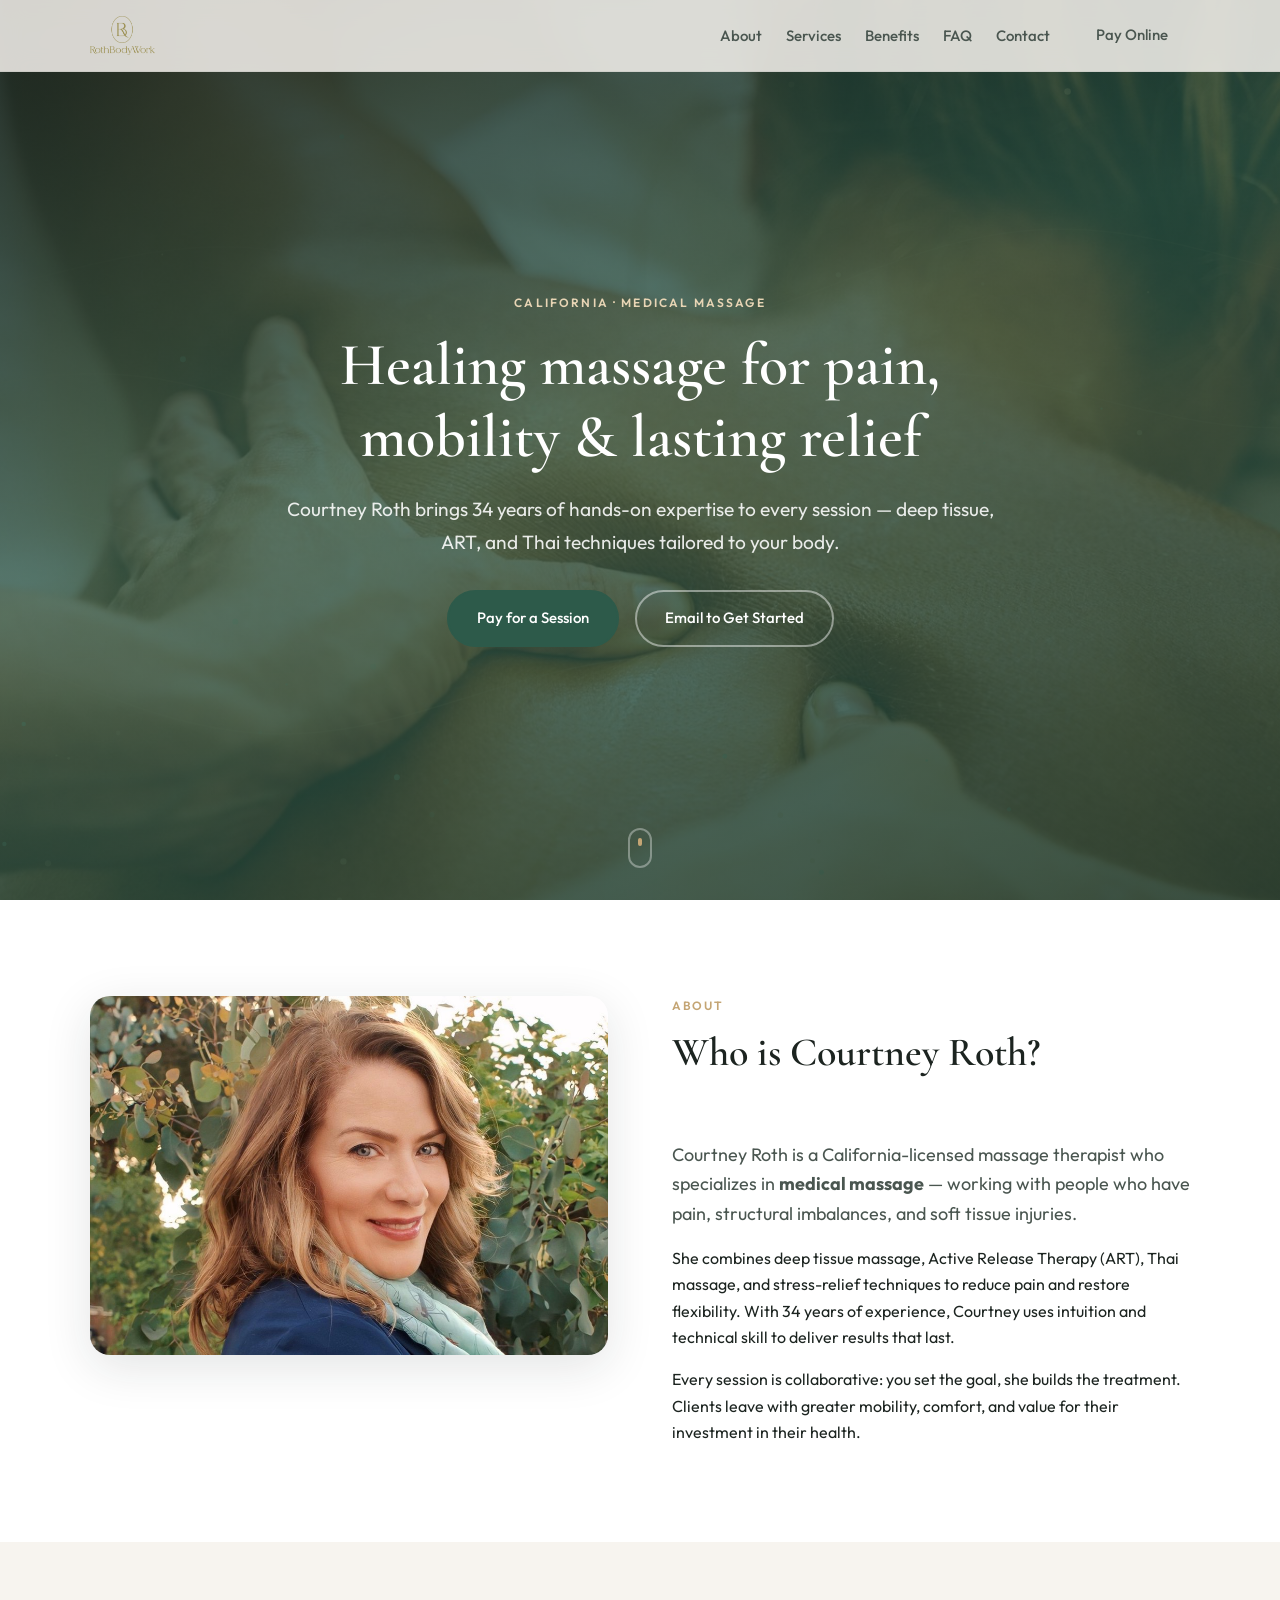
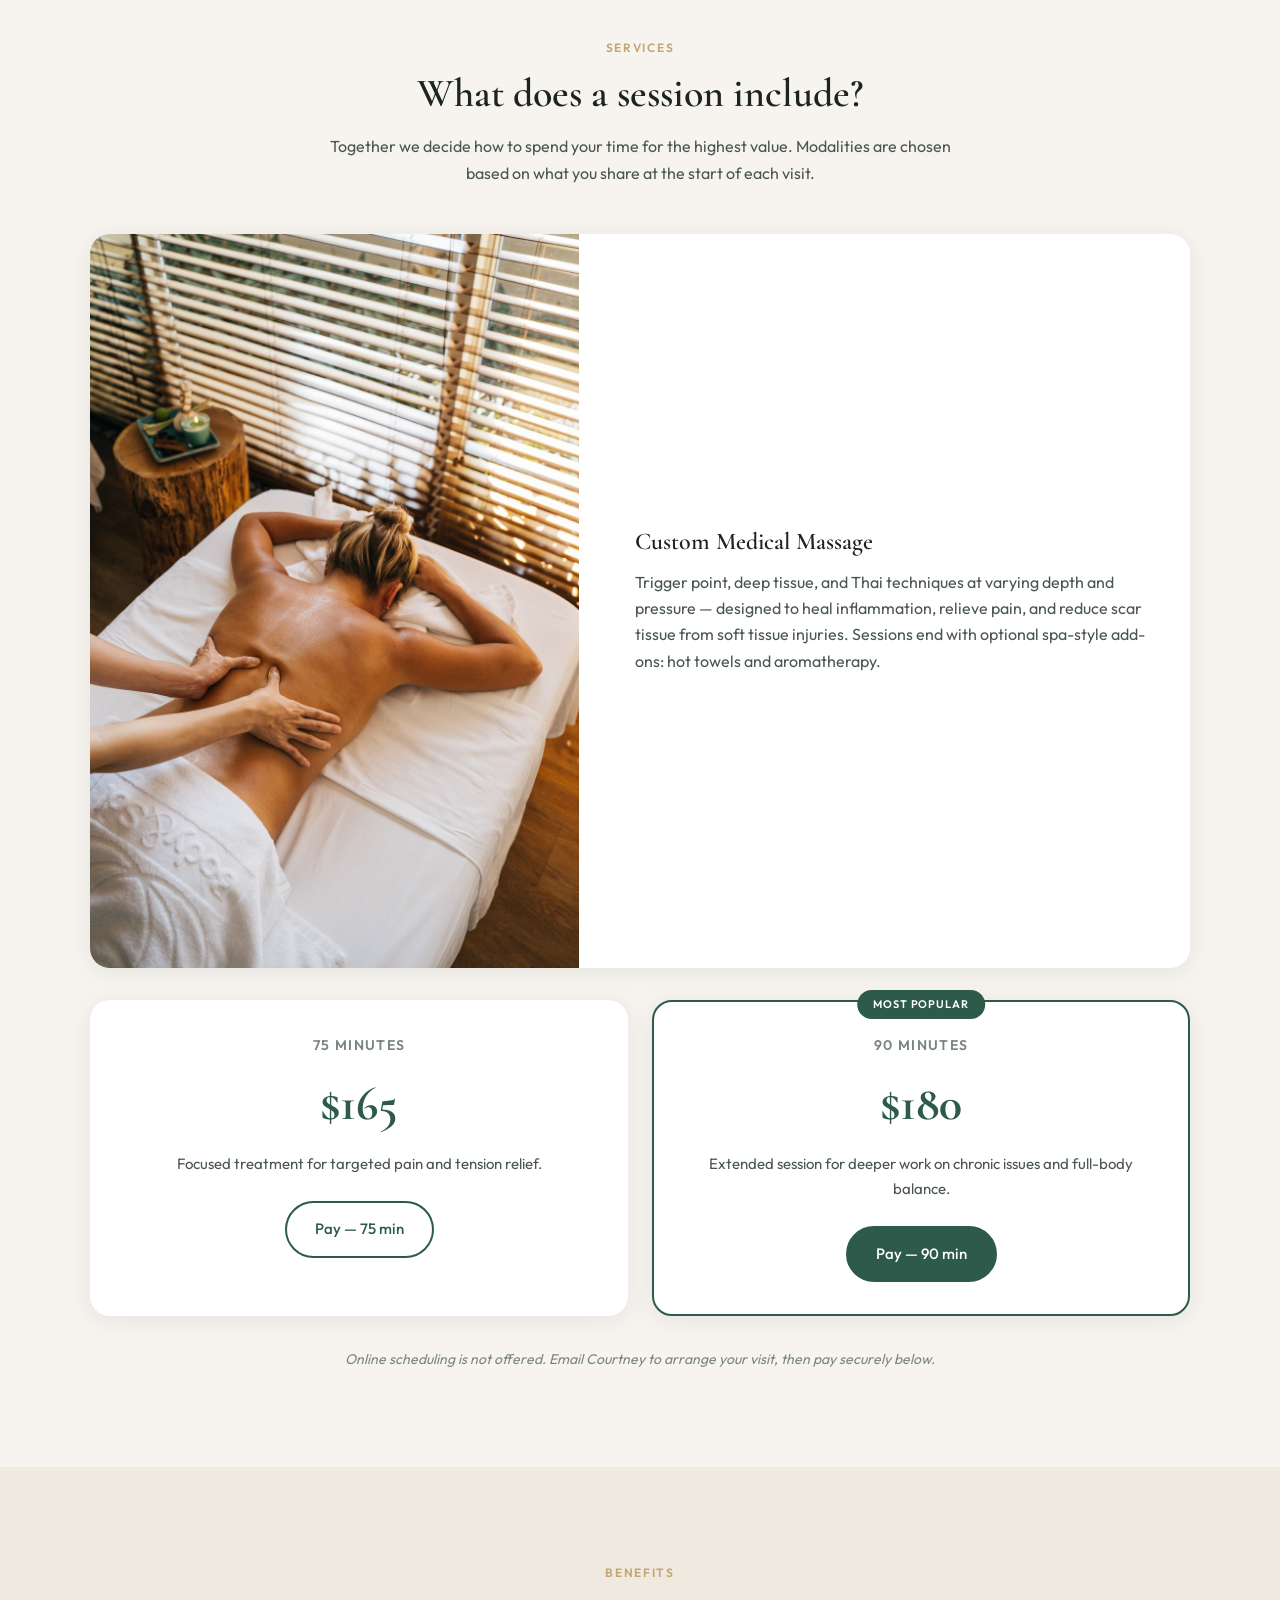
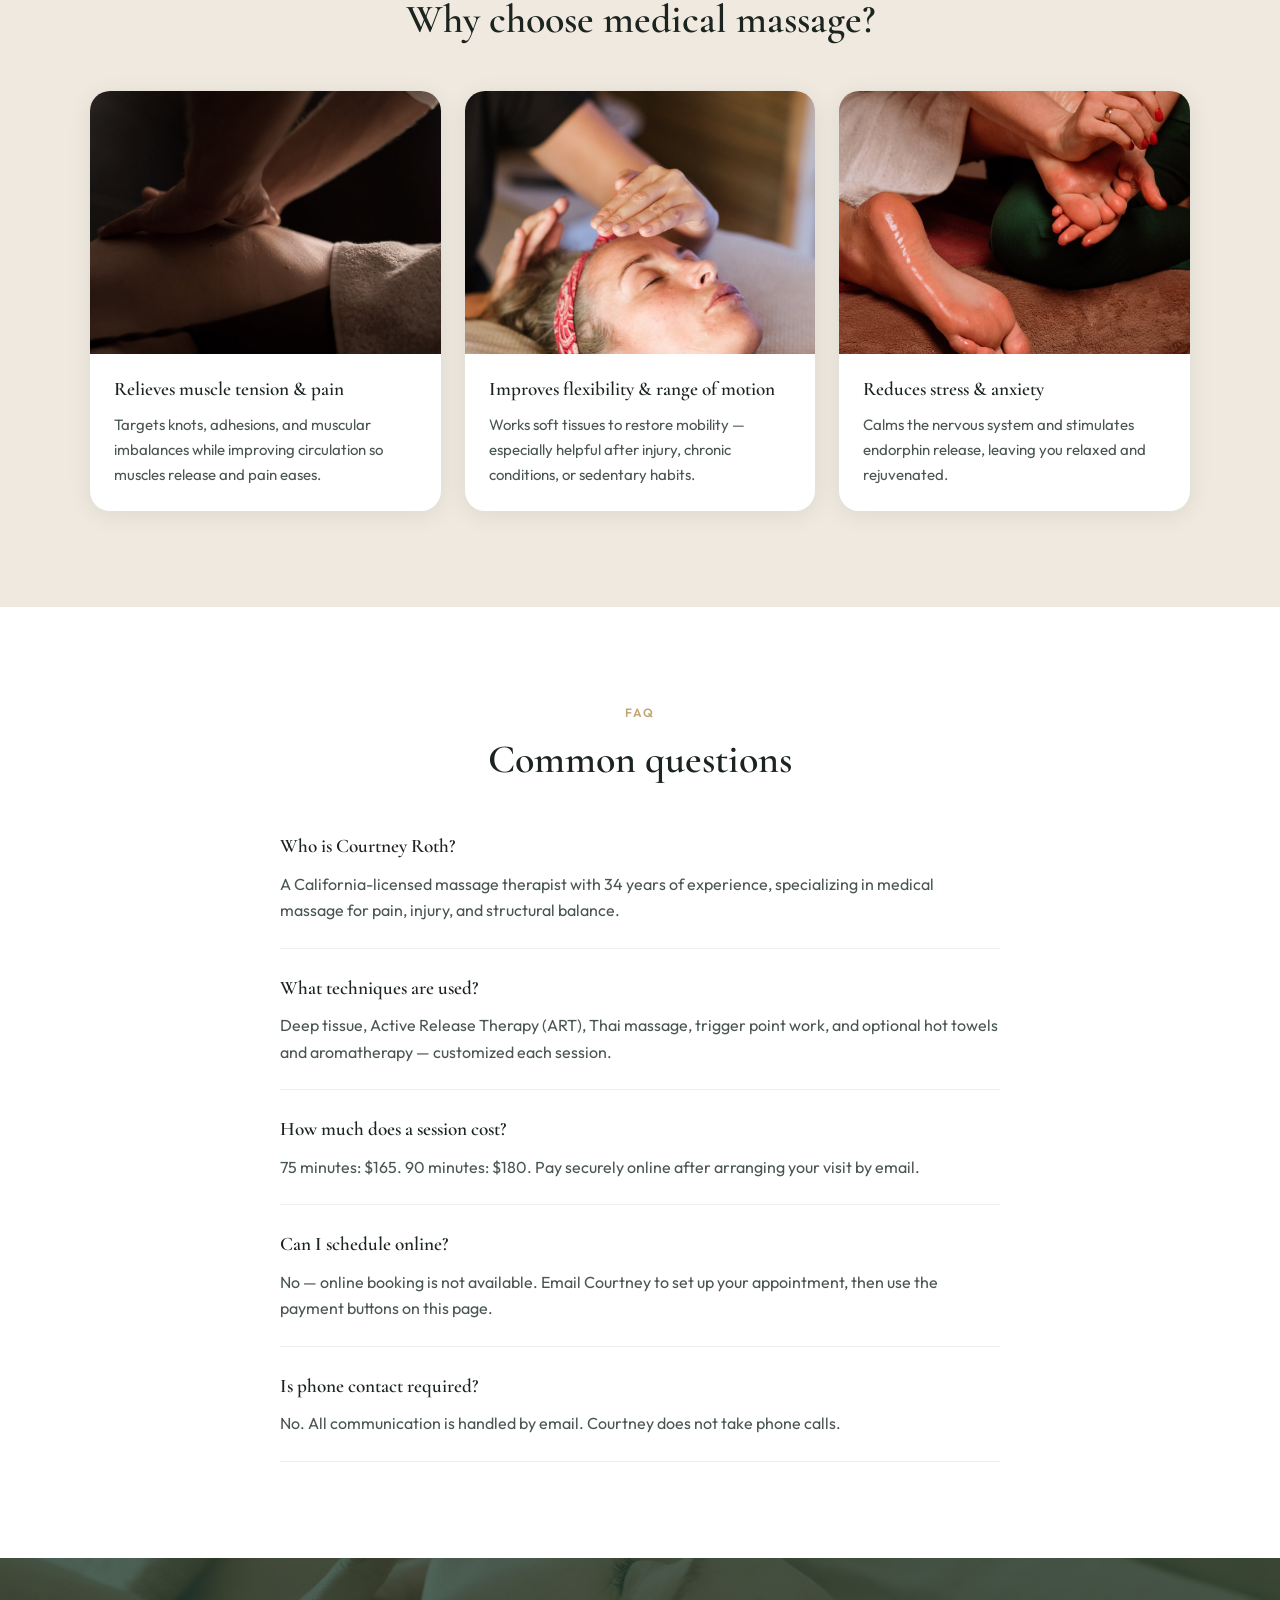
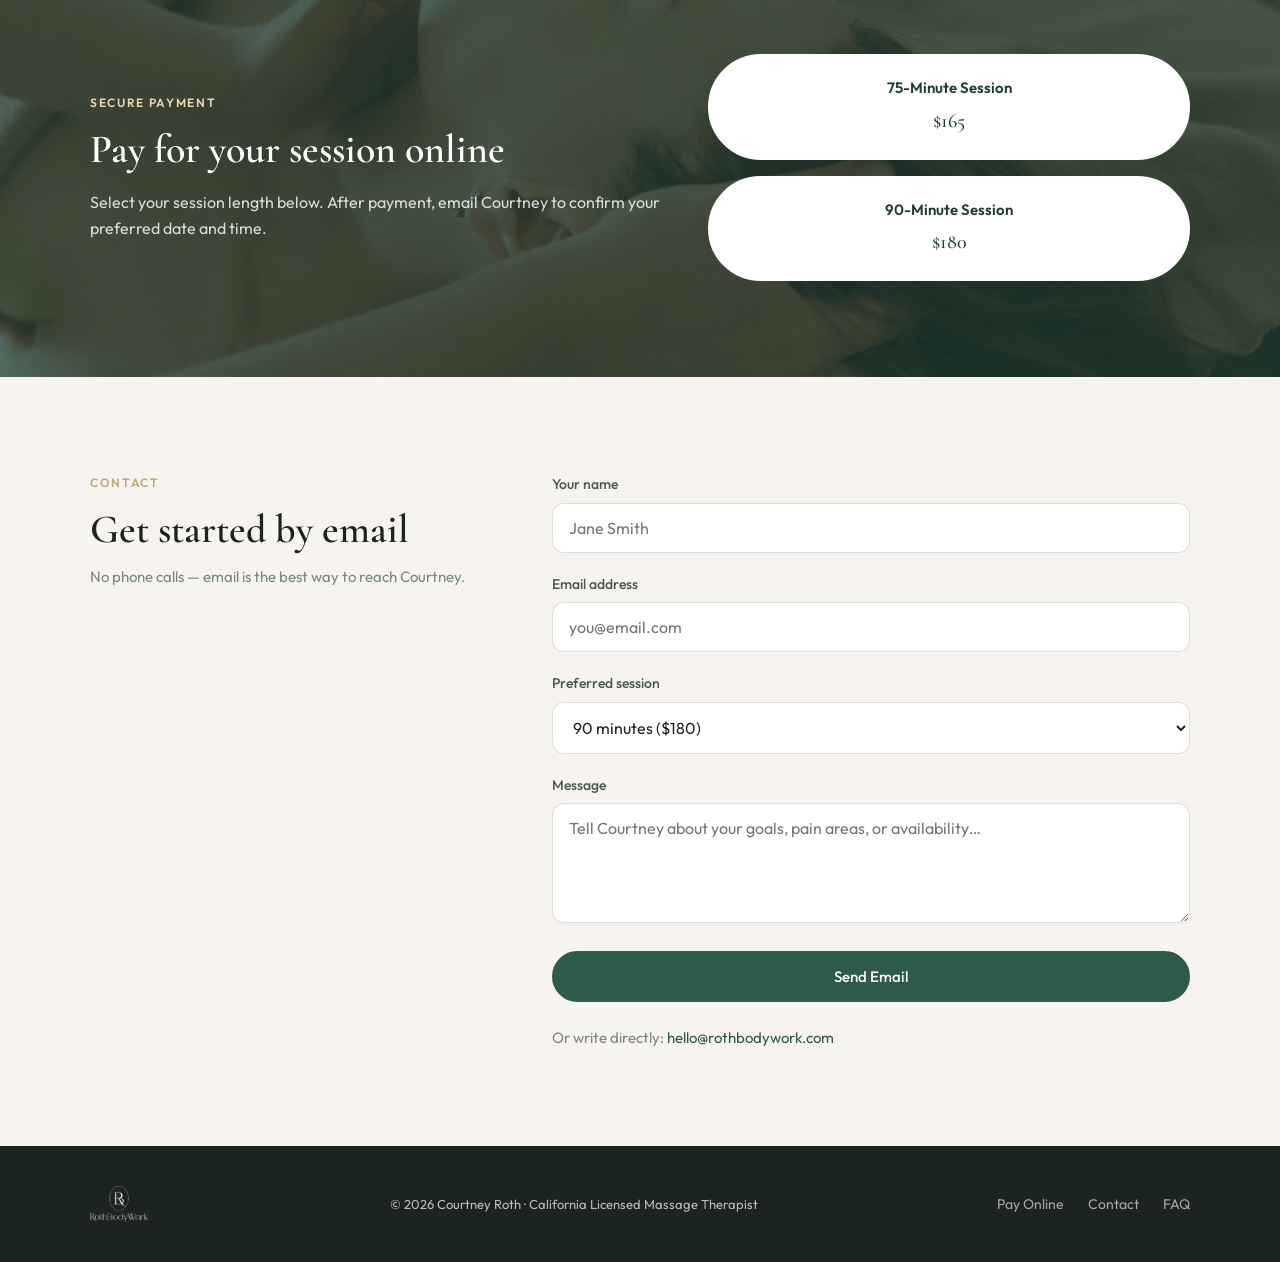
==== commit 7cdd0cbe: "Use original Squarespace images across site sections Co-authored-by: Cursor <cursoragent@cursor.com>" ====
--- a/index.html
+++ b/index.html
@@ -24,7 +24,7 @@
 
   <title>RothBodyWork | Medical Massage Therapy in California — Courtney Roth</title>
 
-  <link rel="preconnect" href="https://fonts.googleapis.com">
+  <link rel="icon" type="image/png" href="assets/logo.png">
   <link rel="preconnect" href="https://fonts.gstatic.com" crossorigin>
   <link href="https://fonts.googleapis.com/css2?family=Cormorant+Garamond:ital,wght@0,400;0,600;0,700;1,400&family=Outfit:wght@300;400;500;600&display=swap" rel="stylesheet">
   <link rel="stylesheet" href="css/style.css">
@@ -83,6 +83,7 @@
         "@id": "https://www.rothbodywork.com/#courtney",
         "name": "Courtney Roth",
         "jobTitle": "Licensed Massage Therapist",
+        "image": "https://www.rothbodywork.com/assets/courtney-roth.png",
         "description": "California-licensed massage therapist with 34 years of experience in medical massage, deep tissue, Active Release Therapy (ART), and Thai massage.",
         "knowsAbout": ["Medical massage", "Deep tissue massage", "Active Release Therapy", "Thai massage", "Pain management", "Soft tissue rehabilitation"],
         "worksFor": { "@id": "https://www.rothbodywork.com/#business" }
@@ -156,7 +157,7 @@
   <header class="site-header" id="header">
     <div class="container site-header__inner">
       <a href="#" class="logo" aria-label="RothBodyWork home">
-        Roth<span>BodyWork</span>
+        <img src="assets/logo.png" alt="RothBodyWork" width="160" height="48" class="logo__img">
       </a>
       <button class="nav-toggle" id="navToggle" aria-label="Open menu" aria-expanded="false">
         <span></span><span></span><span></span>
@@ -200,7 +201,7 @@
       <div class="container">
         <div class="section__grid section__grid--media">
           <div class="section__media">
-            <img src="assets/about-massage.jpg" alt="Therapeutic medical massage session by Courtney Roth" width="600" height="400" loading="lazy">
+            <img src="assets/courtney-roth.png" alt="Courtney Roth — California licensed medical massage therapist" width="600" height="415" loading="lazy">
           </div>
           <div class="section__label">
             <span class="eyebrow">About</span>
@@ -226,7 +227,7 @@
 
         <div class="treatment-card treatment-card--with-image">
           <div class="treatment-card__image">
-            <img src="assets/treatment-detail.jpg" alt="Spa treatment add-ons — hot towels and aromatherapy" width="480" height="320" loading="lazy">
+            <img src="assets/massage.png" alt="Custom medical massage treatment session" width="480" height="720" loading="lazy">
           </div>
           <div class="treatment-card__text">
             <h3>Custom Medical Massage</h3>
@@ -262,20 +263,32 @@
           <h2>Why choose medical massage?</h2>
         </div>
         <div class="benefits-grid">
-          <article class="benefit-card">
-            <div class="benefit-card__icon" aria-hidden="true">01</div>
-            <h3>Relieves muscle tension &amp; pain</h3>
-            <p>Targets knots, adhesions, and muscular imbalances while improving circulation so muscles release and pain eases.</p>
+          <article class="benefit-card benefit-card--image">
+            <div class="benefit-card__photo">
+              <img src="assets/back-massage.jpg" alt="Deep tissue back massage relieving muscle tension" width="400" height="267" loading="lazy">
+            </div>
+            <div class="benefit-card__content">
+              <h3>Relieves muscle tension &amp; pain</h3>
+              <p>Targets knots, adhesions, and muscular imbalances while improving circulation so muscles release and pain eases.</p>
+            </div>
           </article>
-          <article class="benefit-card">
-            <div class="benefit-card__icon" aria-hidden="true">02</div>
-            <h3>Improves flexibility &amp; range of motion</h3>
-            <p>Works soft tissues to restore mobility — especially helpful after injury, chronic conditions, or sedentary habits.</p>
+          <article class="benefit-card benefit-card--image">
+            <div class="benefit-card__photo">
+              <img src="assets/face-massage.jpg" alt="Therapeutic massage improving relaxation and mobility" width="400" height="600" loading="lazy">
+            </div>
+            <div class="benefit-card__content">
+              <h3>Improves flexibility &amp; range of motion</h3>
+              <p>Works soft tissues to restore mobility — especially helpful after injury, chronic conditions, or sedentary habits.</p>
+            </div>
           </article>
-          <article class="benefit-card">
-            <div class="benefit-card__icon" aria-hidden="true">03</div>
-            <h3>Reduces stress &amp; anxiety</h3>
-            <p>Calms the nervous system and stimulates endorphin release, leaving you relaxed and rejuvenated.</p>
+          <article class="benefit-card benefit-card--image">
+            <div class="benefit-card__photo">
+              <img src="assets/feet-massage.jpg" alt="Relaxing foot massage reducing stress and anxiety" width="400" height="553" loading="lazy">
+            </div>
+            <div class="benefit-card__content">
+              <h3>Reduces stress &amp; anxiety</h3>
+              <p>Calms the nervous system and stimulates endorphin release, leaving you relaxed and rejuvenated.</p>
+            </div>
           </article>
         </div>
       </div>
@@ -315,6 +328,9 @@
 
     <!-- Payment -->
     <section class="section section--pay" id="pay">
+      <div class="pay-section-bg" aria-hidden="true">
+        <img src="assets/spa-bg.jpg" alt="" loading="lazy">
+      </div>
       <div class="container">
         <div class="pay-panel">
           <div class="pay-panel__content">
@@ -378,7 +394,9 @@
 
   <footer class="site-footer">
     <div class="container site-footer__inner">
-      <p class="footer-brand">Roth<span>BodyWork</span></p>
+      <p class="footer-brand">
+        <img src="assets/logo-white.png" alt="RothBodyWork" width="140" height="42" class="footer-brand__img">
+      </p>
       <p class="footer-copy">&copy; <span id="year"></span> Courtney Roth · California Licensed Massage Therapist</p>
       <nav aria-label="Footer navigation">
         <a href="#pay">Pay Online</a>
--- a/css/style.css
+++ b/css/style.css
@@ -262,13 +262,18 @@
 }
 
 .logo {
-  font-family: var(--font-display);
-  font-size: 1.5rem;
-  font-weight: 700;
+  display: flex;
+  align-items: center;
   color: var(--color-ink);
 }
-.logo span { color: var(--color-primary); }
-.logo:hover { color: var(--color-ink); }
+.logo:hover { opacity: 0.85; }
+
+.logo__img {
+  height: 40px;
+  width: auto;
+  max-width: 160px;
+  object-fit: contain;
+}
 
 .nav-toggle {
   display: flex;
@@ -454,7 +459,29 @@
 .section--services { background: var(--color-bg); }
 .section--benefits { background: var(--color-bg-warm); }
 .section--faq { background: var(--color-surface); }
-.section--pay { background: var(--color-primary-dark); }
+.section--pay {
+  position: relative;
+  background: var(--color-primary-dark);
+  overflow: hidden;
+}
+
+.pay-section-bg {
+  position: absolute;
+  inset: 0;
+  z-index: 0;
+}
+
+.pay-section-bg img {
+  width: 100%;
+  height: 100%;
+  object-fit: cover;
+  opacity: 0.25;
+}
+
+.section--pay .container {
+  position: relative;
+  z-index: 1;
+}
 .section--contact { background: var(--color-bg); }
 
 .section__grid {
@@ -640,25 +667,41 @@
 
 .benefit-card {
   background: var(--color-surface);
-  padding: 2rem 1.5rem;
   border-radius: var(--radius-lg);
   box-shadow: var(--shadow);
   transition: var(--transition);
+  overflow: hidden;
 }
 
 .benefit-card:hover { transform: translateY(-3px); }
 
-.benefit-card__icon {
-  font-family: var(--font-display);
-  font-size: 2rem;
-  font-weight: 700;
-  color: var(--color-accent);
-  opacity: 0.6;
-  margin-bottom: 1rem;
-}
-
-.benefit-card h3 { margin-bottom: 0.75rem; font-size: 1.2rem; }
-.benefit-card p { color: var(--color-ink-soft); font-size: 0.9375rem; }
+.benefit-card--image {
+  display: flex;
+  flex-direction: column;
+}
+
+.benefit-card__photo {
+  aspect-ratio: 4 / 3;
+  overflow: hidden;
+}
+
+.benefit-card__photo img {
+  width: 100%;
+  height: 100%;
+  object-fit: cover;
+  transition: transform 0.5s ease;
+}
+
+.benefit-card:hover .benefit-card__photo img {
+  transform: scale(1.05);
+}
+
+.benefit-card__content {
+  padding: 1.5rem;
+}
+
+.benefit-card__content h3 { margin-bottom: 0.75rem; font-size: 1.2rem; }
+.benefit-card__content p { color: var(--color-ink-soft); font-size: 0.9375rem; }
 
 /* FAQ */
 .faq-list { max-width: 720px; margin: 0 auto; }
@@ -780,11 +823,14 @@
 }
 
 .footer-brand {
-  font-family: var(--font-display);
-  font-size: 1.25rem;
-  color: #fff;
-}
-.footer-brand span { color: var(--color-accent); }
+  margin: 0;
+}
+
+.footer-brand__img {
+  height: 36px;
+  width: auto;
+  opacity: 0.9;
+}
 
 .footer-copy { font-size: 0.8125rem; }
 
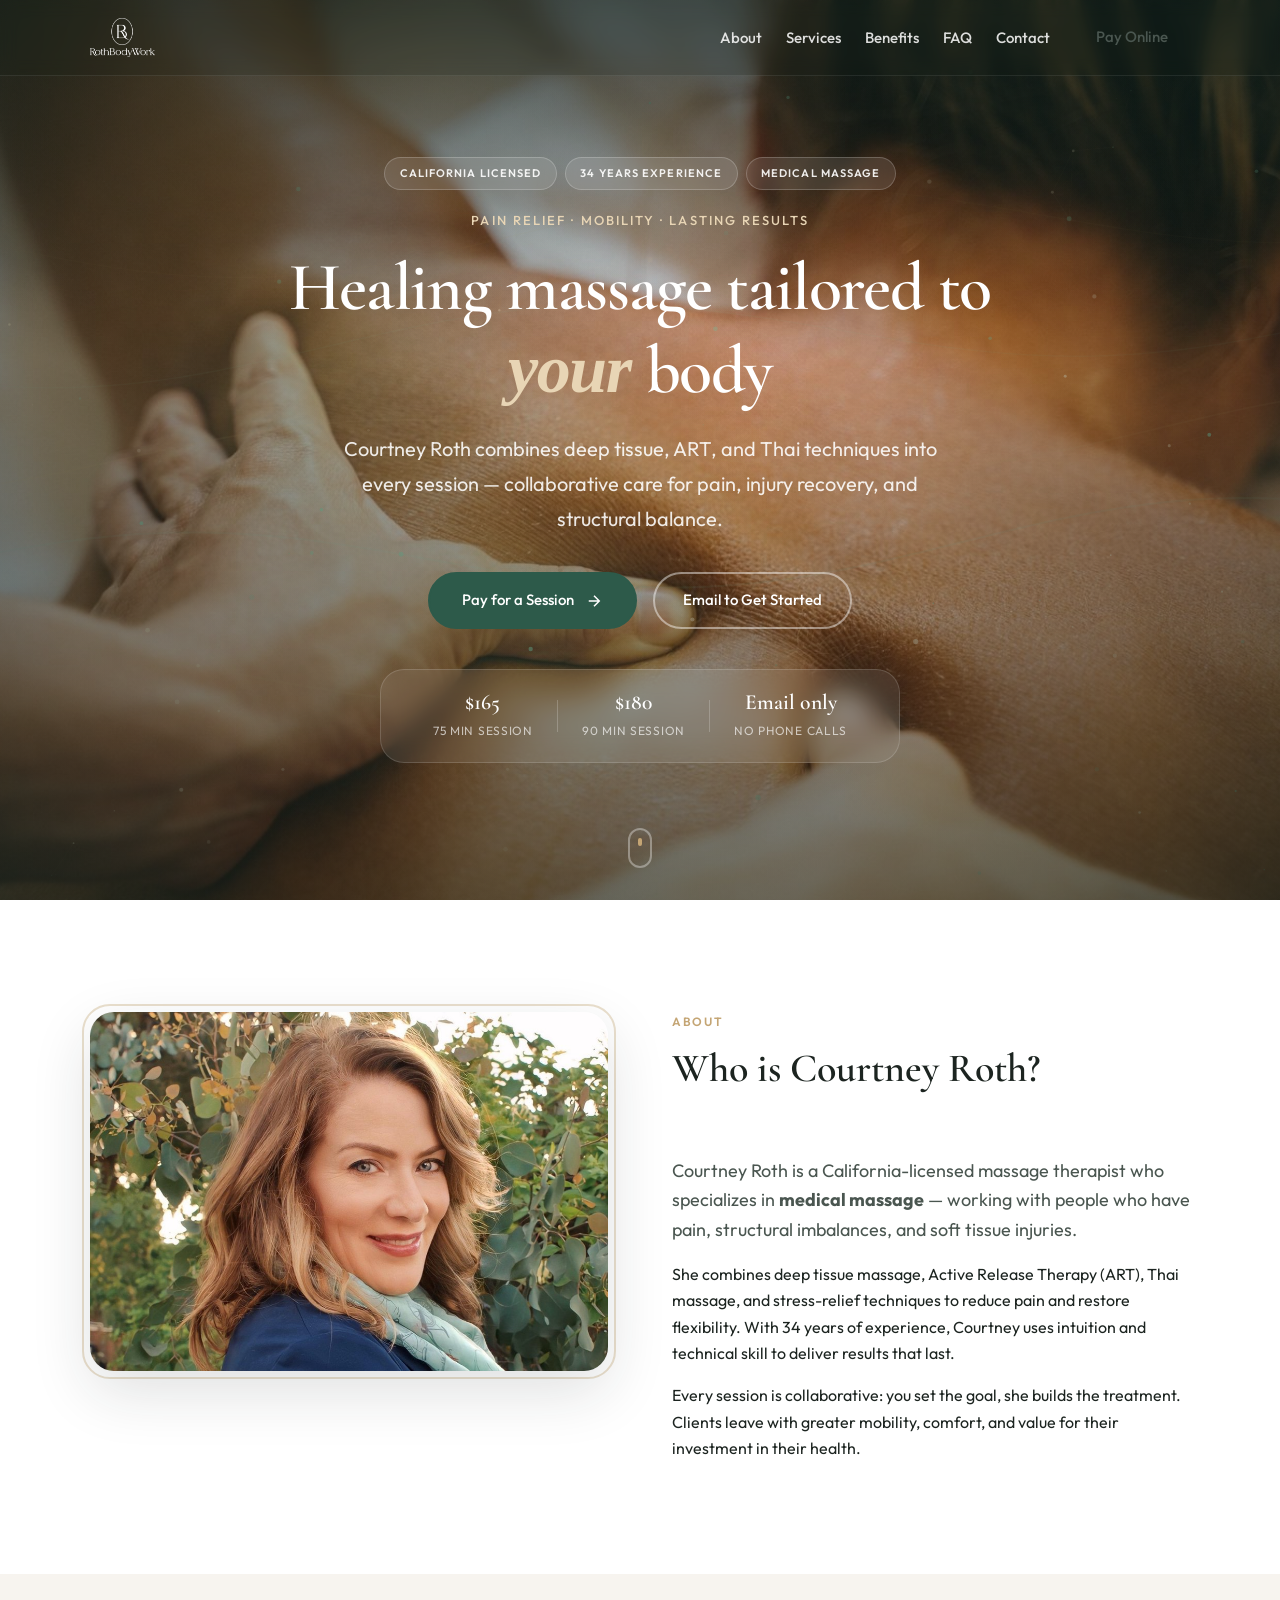
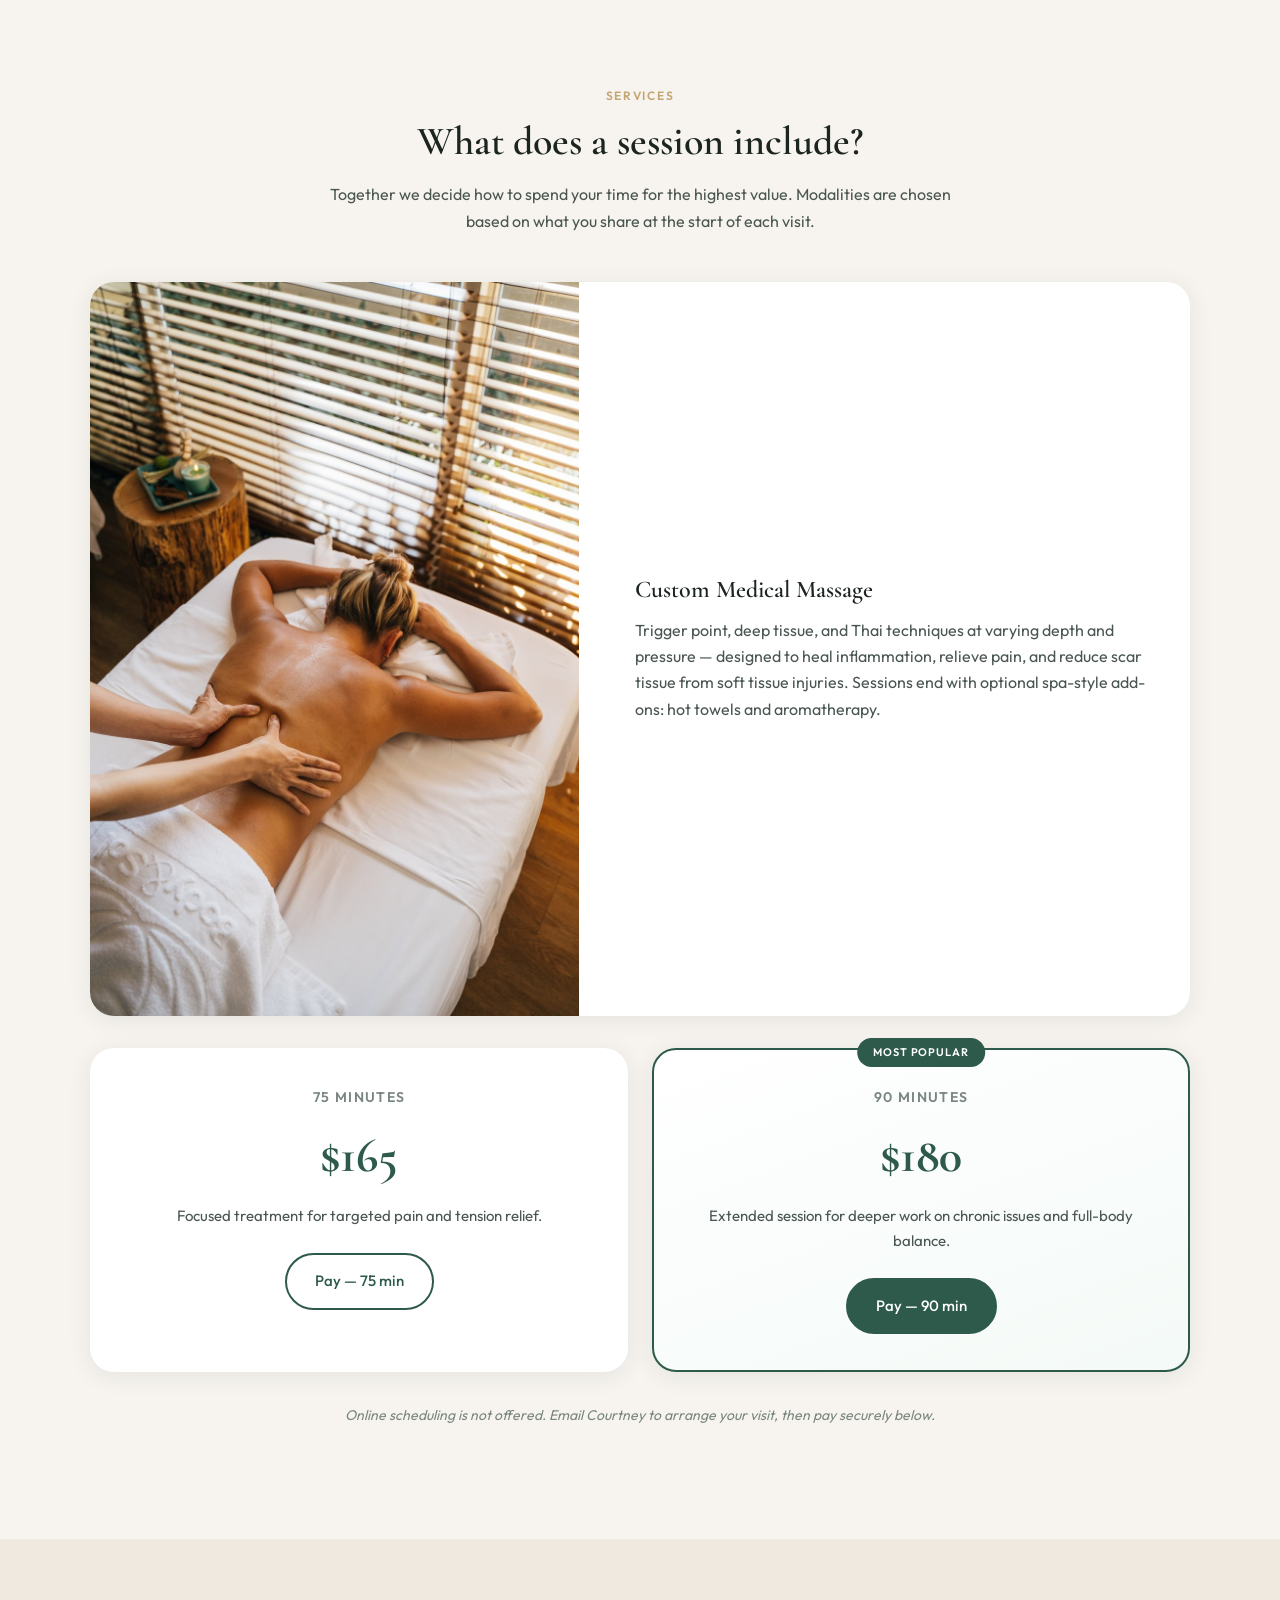
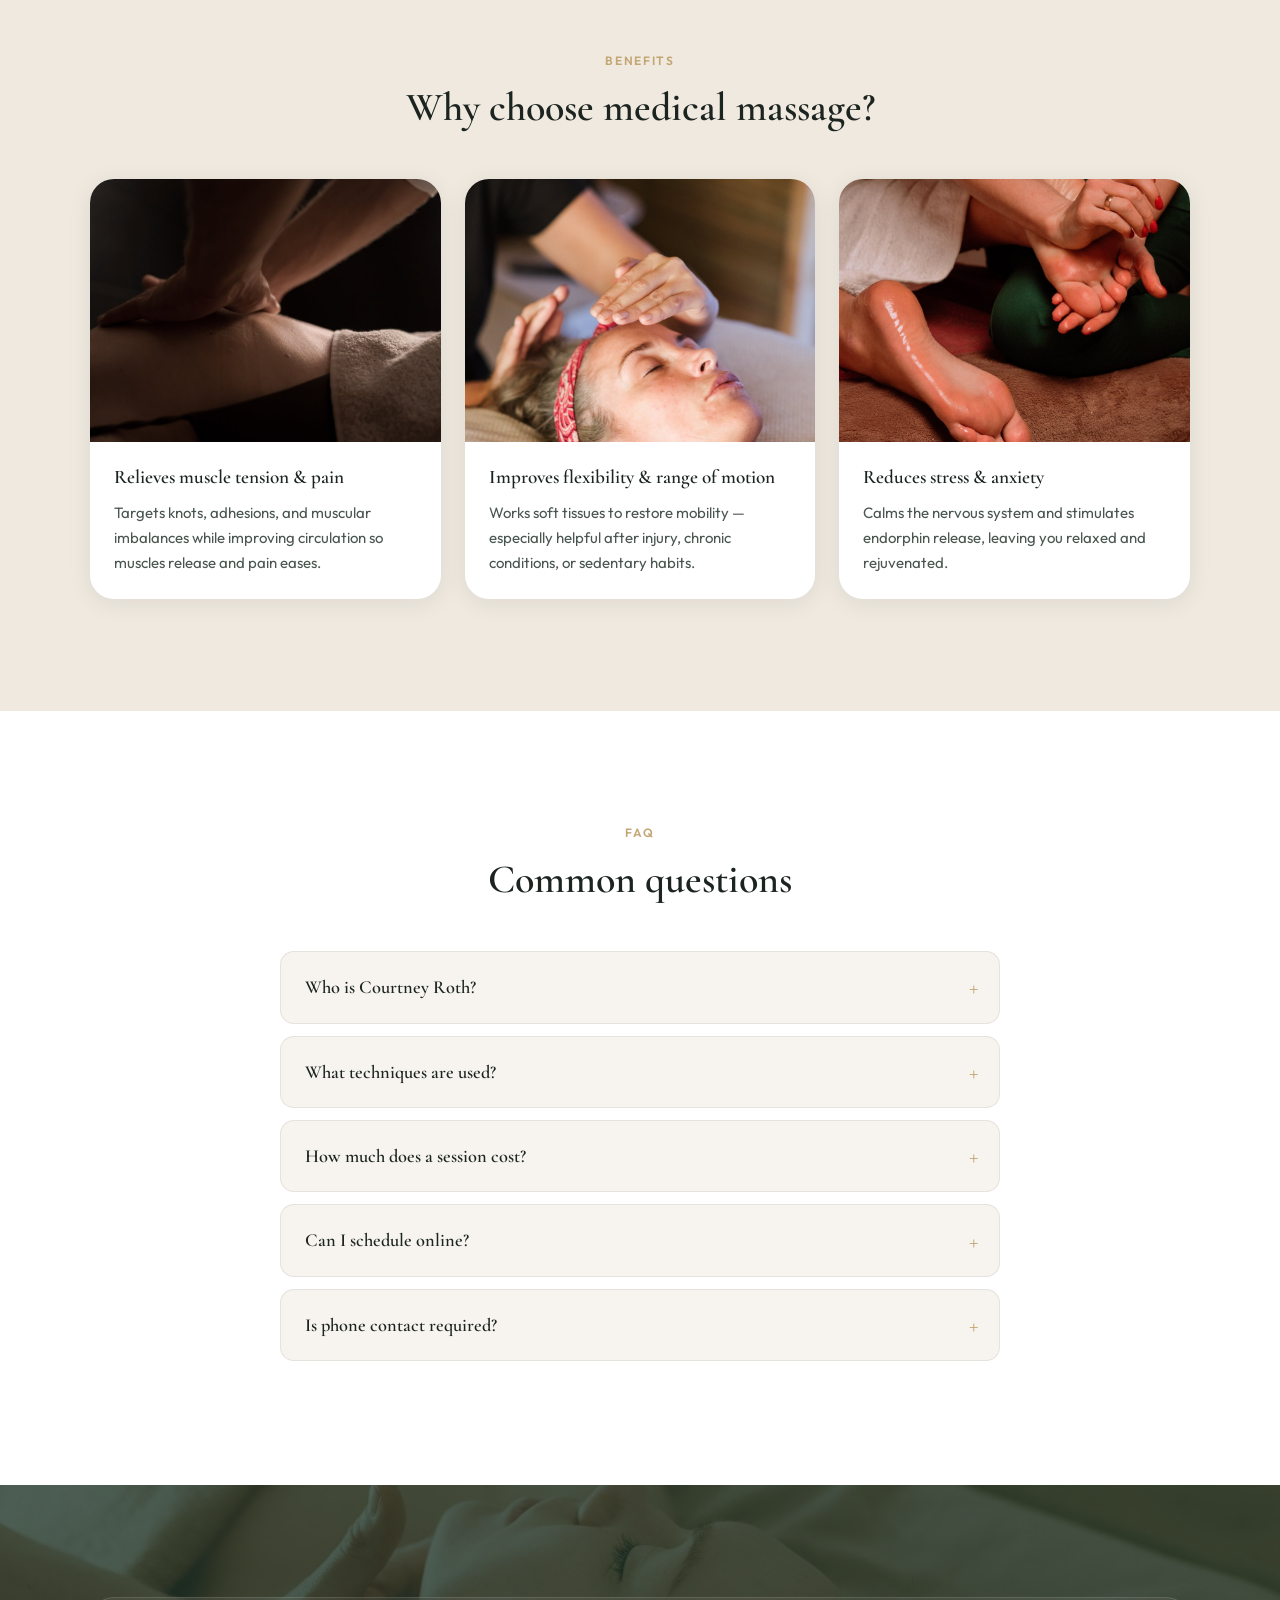
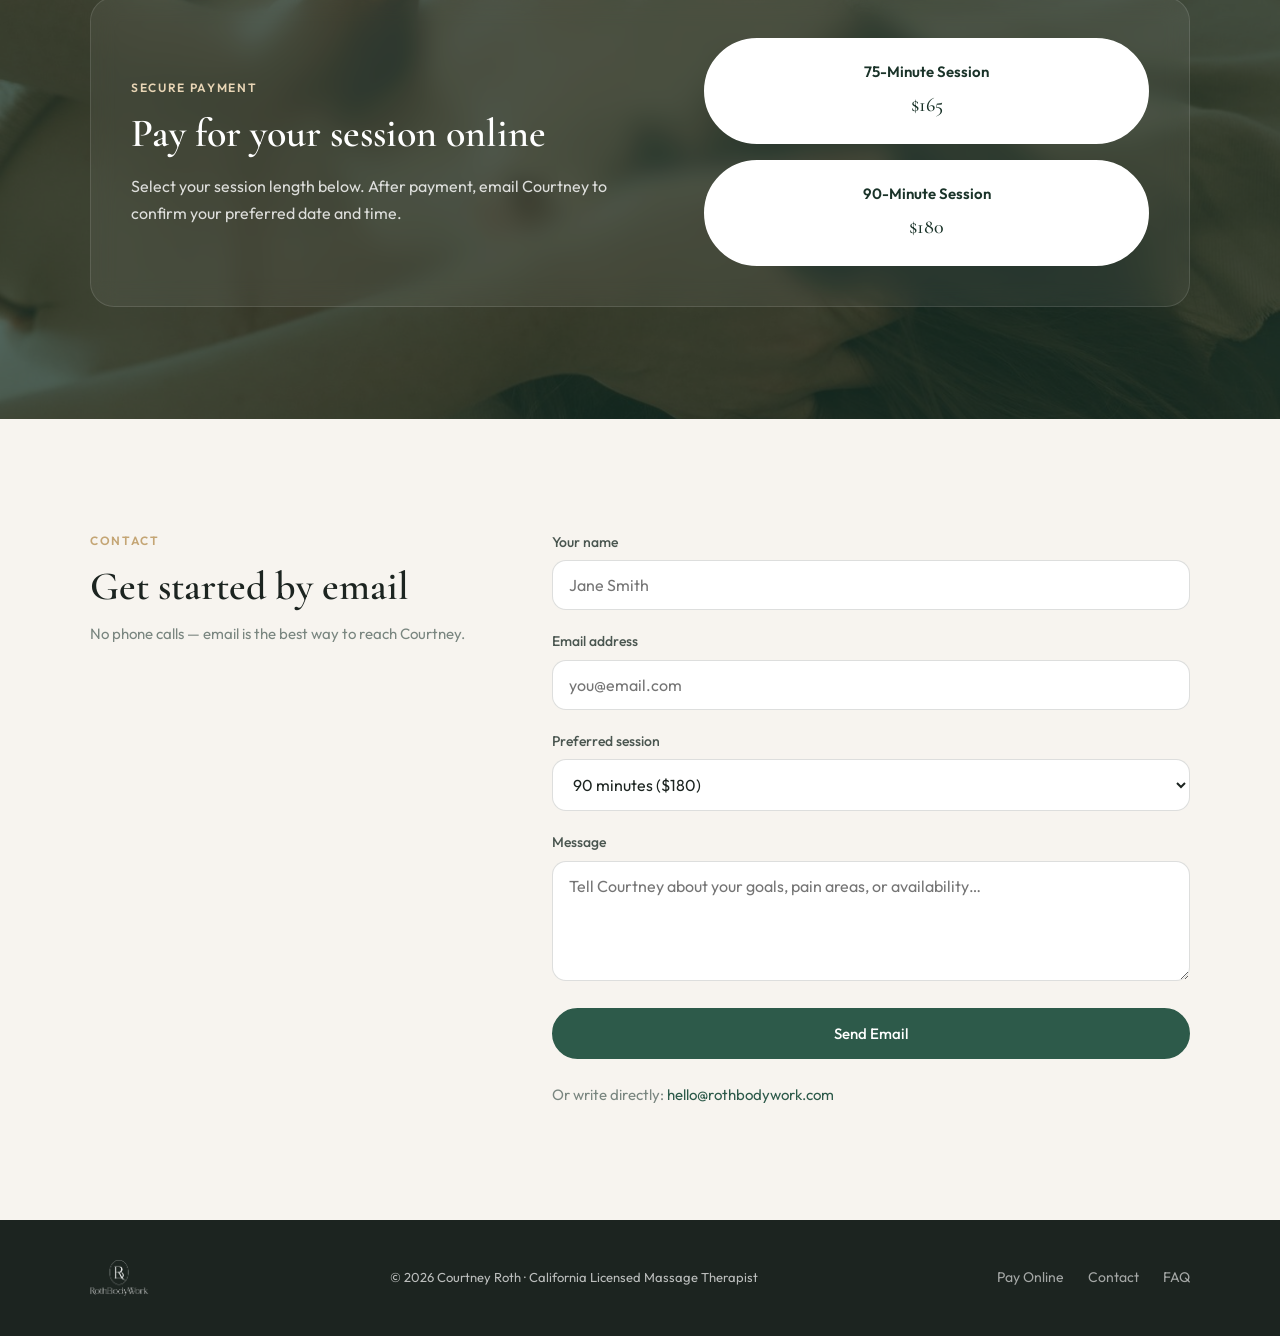
==== commit 6e1c89a8: "Upgrade UI/UX with advanced canvas hero, animations, and accordion FAQ Co-authored-by: Cursor <curso" ====
--- a/index.html
+++ b/index.html
@@ -25,7 +25,8 @@
   <title>RothBodyWork | Medical Massage Therapy in California — Courtney Roth</title>
 
   <link rel="icon" type="image/png" href="assets/logo.png">
-  <link rel="preconnect" href="https://fonts.gstatic.com" crossorigin>
+  <link rel="preload" href="assets/hero-bg.jpg" as="image">
+  <link rel="preconnect" href="https://fonts.googleapis.com">
   <link href="https://fonts.googleapis.com/css2?family=Cormorant+Garamond:ital,wght@0,400;0,600;0,700;1,400&family=Outfit:wght@300;400;500;600&display=swap" rel="stylesheet">
   <link rel="stylesheet" href="css/style.css">
 
@@ -177,37 +178,60 @@
 
   <main id="main">
 
-    <!-- Hero with image + canvas background -->
+    <!-- Hero — full canvas background -->
     <section class="hero" id="hero" aria-label="Introduction">
-      <img src="assets/hero-bg.jpg" alt="" class="hero__bg-image" aria-hidden="true" fetchpriority="high">
       <canvas id="heroCanvas" class="hero__canvas" aria-hidden="true"></canvas>
       <div class="hero__overlay"></div>
       <div class="container hero__content">
-        <p class="hero__eyebrow">California · Medical Massage</p>
-        <h1>Healing massage for pain, mobility &amp; lasting relief</h1>
-        <p class="hero__lead">Courtney Roth brings 34 years of hands-on expertise to every session — deep tissue, ART, and Thai techniques tailored to your body.</p>
-        <div class="hero__actions">
-          <a href="#pay" class="btn btn--primary">Pay for a Session</a>
+        <div class="hero__badge-row reveal">
+          <span class="hero__pill">California Licensed</span>
+          <span class="hero__pill">34 Years Experience</span>
+          <span class="hero__pill">Medical Massage</span>
+        </div>
+        <p class="hero__eyebrow reveal reveal--delay-1">Pain Relief · Mobility · Lasting Results</p>
+        <h1 class="reveal reveal--delay-2">Healing massage tailored to <em>your</em> body</h1>
+        <p class="hero__lead reveal reveal--delay-3">Courtney Roth combines deep tissue, ART, and Thai techniques into every session — collaborative care for pain, injury recovery, and structural balance.</p>
+        <div class="hero__actions reveal reveal--delay-4">
+          <a href="#pay" class="btn btn--primary btn--glow">
+            <span>Pay for a Session</span>
+            <svg width="18" height="18" viewBox="0 0 24 24" fill="none" stroke="currentColor" stroke-width="2" aria-hidden="true"><path d="M5 12h14M12 5l7 7-7 7"/></svg>
+          </a>
           <a href="#contact" class="btn btn--ghost">Email to Get Started</a>
         </div>
-      </div>
-      <div class="hero__scroll" aria-hidden="true">
+        <div class="hero__stats reveal reveal--delay-5">
+          <div class="hero__stat">
+            <strong>$165</strong>
+            <span>75 min session</span>
+          </div>
+          <div class="hero__stat-divider" aria-hidden="true"></div>
+          <div class="hero__stat">
+            <strong>$180</strong>
+            <span>90 min session</span>
+          </div>
+          <div class="hero__stat-divider" aria-hidden="true"></div>
+          <div class="hero__stat">
+            <strong>Email only</strong>
+            <span>No phone calls</span>
+          </div>
+        </div>
+      </div>
+      <a href="#about" class="hero__scroll" aria-label="Scroll to learn more">
         <span></span>
-      </div>
+      </a>
     </section>
 
     <!-- About -->
     <section class="section section--about" id="about">
       <div class="container">
         <div class="section__grid section__grid--media">
-          <div class="section__media">
+          <div class="section__media reveal">
             <img src="assets/courtney-roth.png" alt="Courtney Roth — California licensed medical massage therapist" width="600" height="415" loading="lazy">
           </div>
-          <div class="section__label">
+          <div class="section__label reveal">
             <span class="eyebrow">About</span>
             <h2>Who is Courtney Roth?</h2>
           </div>
-          <div class="section__body">
+          <div class="section__body reveal">
             <p class="lead">Courtney Roth is a California-licensed massage therapist who specializes in <strong>medical massage</strong> — working with people who have pain, structural imbalances, and soft tissue injuries.</p>
             <p>She combines deep tissue massage, Active Release Therapy (ART), Thai massage, and stress-relief techniques to reduce pain and restore flexibility. With 34 years of experience, Courtney uses intuition and technical skill to deliver results that last.</p>
             <p>Every session is collaborative: you set the goal, she builds the treatment. Clients leave with greater mobility, comfort, and value for their investment in their health.</p>
@@ -219,13 +243,13 @@
     <!-- Services & Pricing -->
     <section class="section section--services" id="services">
       <div class="container">
-        <div class="section__header section__header--center">
+        <div class="section__header section__header--center reveal">
           <span class="eyebrow">Services</span>
           <h2>What does a session include?</h2>
           <p class="section__intro">Together we decide how to spend your time for the highest value. Modalities are chosen based on what you share at the start of each visit.</p>
         </div>
 
-        <div class="treatment-card treatment-card--with-image">
+        <div class="treatment-card treatment-card--with-image reveal">
           <div class="treatment-card__image">
             <img src="assets/massage.png" alt="Custom medical massage treatment session" width="480" height="720" loading="lazy">
           </div>
@@ -236,13 +260,13 @@
         </div>
 
         <div class="pricing-grid">
-          <article class="price-card">
+          <article class="price-card reveal">
             <div class="price-card__time">75 minutes</div>
             <div class="price-card__amount">$165</div>
             <p>Focused treatment for targeted pain and tension relief.</p>
             <a href="#pay" class="btn btn--outline" data-session="75">Pay — 75 min</a>
           </article>
-          <article class="price-card price-card--featured">
+          <article class="price-card price-card--featured reveal">
             <div class="price-card__badge">Most popular</div>
             <div class="price-card__time">90 minutes</div>
             <div class="price-card__amount">$180</div>
@@ -258,12 +282,12 @@
     <!-- Benefits -->
     <section class="section section--benefits" id="benefits">
       <div class="container">
-        <div class="section__header section__header--center">
+        <div class="section__header section__header--center reveal">
           <span class="eyebrow">Benefits</span>
           <h2>Why choose medical massage?</h2>
         </div>
         <div class="benefits-grid">
-          <article class="benefit-card benefit-card--image">
+          <article class="benefit-card benefit-card--image reveal">
             <div class="benefit-card__photo">
               <img src="assets/back-massage.jpg" alt="Deep tissue back massage relieving muscle tension" width="400" height="267" loading="lazy">
             </div>
@@ -272,7 +296,7 @@
               <p>Targets knots, adhesions, and muscular imbalances while improving circulation so muscles release and pain eases.</p>
             </div>
           </article>
-          <article class="benefit-card benefit-card--image">
+          <article class="benefit-card benefit-card--image reveal">
             <div class="benefit-card__photo">
               <img src="assets/face-massage.jpg" alt="Therapeutic massage improving relaxation and mobility" width="400" height="600" loading="lazy">
             </div>
@@ -281,7 +305,7 @@
               <p>Works soft tissues to restore mobility — especially helpful after injury, chronic conditions, or sedentary habits.</p>
             </div>
           </article>
-          <article class="benefit-card benefit-card--image">
+          <article class="benefit-card benefit-card--image reveal">
             <div class="benefit-card__photo">
               <img src="assets/feet-massage.jpg" alt="Relaxing foot massage reducing stress and anxiety" width="400" height="553" loading="lazy">
             </div>
@@ -297,32 +321,32 @@
     <!-- FAQ — optimized for AI extraction -->
     <section class="section section--faq" id="faq">
       <div class="container">
-        <div class="section__header section__header--center">
+        <div class="section__header section__header--center reveal">
           <span class="eyebrow">FAQ</span>
           <h2>Common questions</h2>
         </div>
-        <dl class="faq-list">
-          <div class="faq-item">
-            <dt>Who is Courtney Roth?</dt>
-            <dd>A California-licensed massage therapist with 34 years of experience, specializing in medical massage for pain, injury, and structural balance.</dd>
-          </div>
-          <div class="faq-item">
-            <dt>What techniques are used?</dt>
-            <dd>Deep tissue, Active Release Therapy (ART), Thai massage, trigger point work, and optional hot towels and aromatherapy — customized each session.</dd>
-          </div>
-          <div class="faq-item">
-            <dt>How much does a session cost?</dt>
-            <dd>75 minutes: $165. 90 minutes: $180. Pay securely online after arranging your visit by email.</dd>
-          </div>
-          <div class="faq-item">
-            <dt>Can I schedule online?</dt>
-            <dd>No — online booking is not available. Email Courtney to set up your appointment, then use the payment buttons on this page.</dd>
-          </div>
-          <div class="faq-item">
-            <dt>Is phone contact required?</dt>
-            <dd>No. All communication is handled by email. Courtney does not take phone calls.</dd>
-          </div>
-        </dl>
+        <div class="faq-list">
+          <details class="faq-item reveal">
+            <summary>Who is Courtney Roth?</summary>
+            <p>A California-licensed massage therapist with 34 years of experience, specializing in medical massage for pain, injury, and structural balance.</p>
+          </details>
+          <details class="faq-item reveal">
+            <summary>What techniques are used?</summary>
+            <p>Deep tissue, Active Release Therapy (ART), Thai massage, trigger point work, and optional hot towels and aromatherapy — customized each session.</p>
+          </details>
+          <details class="faq-item reveal">
+            <summary>How much does a session cost?</summary>
+            <p>75 minutes: $165. 90 minutes: $180. Pay securely online after arranging your visit by email.</p>
+          </details>
+          <details class="faq-item reveal">
+            <summary>Can I schedule online?</summary>
+            <p>No — online booking is not available. Email Courtney to set up your appointment, then use the payment buttons on this page.</p>
+          </details>
+          <details class="faq-item reveal">
+            <summary>Is phone contact required?</summary>
+            <p>No. All communication is handled by email. Courtney does not take phone calls.</p>
+          </details>
+        </div>
       </div>
     </section>
 
@@ -361,7 +385,7 @@
             <h2>Get started by email</h2>
             <p class="contact-note">No phone calls — email is the best way to reach Courtney.</p>
           </div>
-          <div class="section__body">
+          <div class="section__body reveal">
             <form class="contact-form" id="contactForm" action="mailto:hello@rothbodywork.com" method="post" enctype="text/plain">
               <div class="form-row">
                 <label for="name">Your name</label>
--- a/css/style.css
+++ b/css/style.css
@@ -8,18 +8,19 @@
   --color-ink-soft: #4a5650;
   --color-muted: #7a8680;
   --color-primary: #2d5a4a;
-  --color-primary-dark: #1e3d32;
+  --color-primary-dark: #1a3329;
   --color-accent: #c4a574;
   --color-accent-light: #e8d5b5;
-  --color-hero-overlay: rgba(20, 35, 30, 0.72);
   --font-display: "Cormorant Garamond", Georgia, serif;
   --font-body: "Outfit", system-ui, sans-serif;
-  --radius: 12px;
-  --radius-lg: 20px;
+  --radius: 14px;
+  --radius-lg: 24px;
   --shadow: 0 4px 24px rgba(28, 36, 32, 0.08);
-  --shadow-lg: 0 12px 48px rgba(28, 36, 32, 0.12);
-  --header-h: 72px;
-  --transition: 0.3s cubic-bezier(0.4, 0, 0.2, 1);
+  --shadow-lg: 0 20px 60px rgba(28, 36, 32, 0.14);
+  --shadow-glow: 0 8px 32px rgba(45, 90, 74, 0.35);
+  --header-h: 76px;
+  --transition: 0.35s cubic-bezier(0.4, 0, 0.2, 1);
+  --ease-out: cubic-bezier(0.16, 1, 0.3, 1);
 }
 
 *, *::before, *::after { box-sizing: border-box; margin: 0; padding: 0; }
@@ -114,8 +115,21 @@
   background: var(--color-primary-dark);
   border-color: var(--color-primary-dark);
   color: #fff;
-  transform: translateY(-2px);
-  box-shadow: var(--shadow);
+  transform: translateY(-3px);
+  box-shadow: var(--shadow-glow);
+}
+
+.btn--glow {
+  gap: 0.65rem;
+  padding-inline: 2rem;
+}
+
+.btn--glow svg {
+  transition: transform var(--transition);
+}
+
+.btn--glow:hover svg {
+  transform: translateX(4px);
 }
 
 .btn--ghost {
@@ -242,16 +256,53 @@
   right: 0;
   z-index: 1000;
   height: var(--header-h);
-  background: rgba(247, 244, 239, 0.85);
-  backdrop-filter: blur(12px);
-  -webkit-backdrop-filter: blur(12px);
-  border-bottom: 1px solid rgba(28, 36, 32, 0.06);
-  transition: background var(--transition), box-shadow var(--transition);
+  background: transparent;
+  border-bottom: 1px solid transparent;
+  transition: background var(--transition), box-shadow var(--transition), border-color var(--transition);
+}
+
+.site-header.is-hero {
+  background: rgba(15, 28, 24, 0.15);
+  backdrop-filter: blur(8px);
+  -webkit-backdrop-filter: blur(8px);
+  border-bottom-color: rgba(255, 255, 255, 0.08);
+}
+
+.site-header.is-hero .site-nav a:not(.btn) {
+  color: rgba(255, 255, 255, 0.85);
+}
+
+.site-header.is-hero .site-nav a:not(.btn):hover,
+.site-header.is-hero .site-nav a.is-active {
+  color: var(--color-accent-light);
+}
+
+.site-header.is-hero .nav-toggle span {
+  background: #fff;
+}
+
+.site-header.is-hero .logo__img {
+  filter: brightness(0) invert(1);
 }
 
 .site-header.is-scrolled {
-  background: rgba(255, 255, 255, 0.95);
-  box-shadow: var(--shadow);
+  background: rgba(255, 255, 255, 0.92);
+  backdrop-filter: blur(16px);
+  -webkit-backdrop-filter: blur(16px);
+  box-shadow: 0 4px 30px rgba(28, 36, 32, 0.08);
+  border-bottom-color: rgba(28, 36, 32, 0.06);
+}
+
+.site-header.is-scrolled.is-hero .logo__img {
+  filter: none;
+}
+
+.site-header.is-scrolled.is-hero .site-nav a:not(.btn) {
+  color: var(--color-ink-soft);
+}
+
+.site-header.is-scrolled.is-hero .nav-toggle span {
+  background: var(--color-ink);
 }
 
 .site-header__inner {
@@ -311,14 +362,32 @@
 }
 .site-nav a:hover { color: var(--color-primary); }
 
+.site-nav a.is-active {
+  color: var(--color-primary);
+  position: relative;
+}
+
+.site-nav a.is-active::after {
+  content: "";
+  position: absolute;
+  bottom: -4px;
+  left: 0;
+  right: 0;
+  height: 2px;
+  background: var(--color-accent);
+  border-radius: 2px;
+}
+
 @media (max-width: 768px) {
   .nav-toggle { display: flex; }
   .site-nav {
     position: fixed;
     inset: 0;
     top: var(--header-h);
-    background: var(--color-bg);
-    padding: 2rem;
+    background: rgba(247, 244, 239, 0.97);
+    backdrop-filter: blur(20px);
+    -webkit-backdrop-filter: blur(20px);
+    padding: 2.5rem 2rem;
     transform: translateX(100%);
     transition: transform var(--transition);
   }
@@ -326,16 +395,19 @@
   .site-nav ul {
     flex-direction: column;
     align-items: flex-start;
-    gap: 1.25rem;
+    gap: 1.5rem;
   }
-  .site-nav .btn { margin-top: 1rem; }
+  .site-nav a { font-size: 1.125rem; }
+  .site-nav .btn { margin-top: 0.5rem; width: 100%; }
+  .site-header.is-hero .site-nav { background: rgba(26, 51, 41, 0.97); }
+  .site-header.is-hero .site-nav a:not(.btn) { color: rgba(255,255,255,0.9); }
 }
 
 @media (min-width: 769px) {
   .nav-toggle { display: none; }
 }
 
-/* Hero */
+/* Hero — canvas is the full background */
 .hero {
   position: relative;
   min-height: 100svh;
@@ -343,22 +415,6 @@
   align-items: center;
   justify-content: center;
   overflow: hidden;
-}
-
-.hero__bg-image {
-  position: absolute;
-  inset: 0;
-  width: 100%;
-  height: 100%;
-  object-fit: cover;
-  z-index: 0;
-  transform: scale(1.05);
-  animation: heroKenBurns 20s ease-in-out infinite alternate;
-}
-
-@keyframes heroKenBurns {
-  from { transform: scale(1.05); }
-  to { transform: scale(1.12); }
 }
 
 .hero__canvas {
@@ -366,33 +422,55 @@
   inset: 0;
   width: 100%;
   height: 100%;
-  z-index: 1;
+  z-index: 0;
 }
 
 .hero__overlay {
   position: absolute;
   inset: 0;
   background: linear-gradient(
-    160deg,
-    rgba(20, 35, 30, 0.88) 0%,
-    rgba(45, 90, 74, 0.72) 45%,
-    rgba(30, 61, 50, 0.85) 100%
+    180deg,
+    rgba(15, 28, 24, 0.25) 0%,
+    rgba(20, 35, 30, 0.05) 40%,
+    rgba(20, 35, 30, 0.45) 100%
   );
-  z-index: 2;
+  z-index: 1;
+  pointer-events: none;
 }
 
 .hero__content {
   position: relative;
-  z-index: 3;
-  padding: calc(var(--header-h) + 3rem) 0 5rem;
+  z-index: 2;
+  padding: calc(var(--header-h) + 2.5rem) 0 6rem;
   text-align: center;
-  max-width: 720px;
+  max-width: 780px;
+}
+
+.hero__badge-row {
+  display: flex;
+  flex-wrap: wrap;
+  gap: 0.5rem;
+  justify-content: center;
+  margin-bottom: 1.25rem;
+}
+
+.hero__pill {
+  font-size: 0.6875rem;
+  font-weight: 600;
+  letter-spacing: 0.1em;
+  text-transform: uppercase;
+  padding: 0.4rem 0.9rem;
+  border-radius: 999px;
+  background: rgba(255, 255, 255, 0.1);
+  border: 1px solid rgba(255, 255, 255, 0.2);
+  color: rgba(255, 255, 255, 0.9);
+  backdrop-filter: blur(8px);
 }
 
 .hero__eyebrow {
-  font-size: 0.75rem;
-  font-weight: 600;
-  letter-spacing: 0.18em;
+  font-size: 0.8125rem;
+  font-weight: 500;
+  letter-spacing: 0.16em;
   text-transform: uppercase;
   color: var(--color-accent-light);
   margin-bottom: 1rem;
@@ -401,13 +479,22 @@
 .hero h1 {
   color: #fff;
   margin-bottom: 1.25rem;
+  font-size: clamp(2.5rem, 7vw, 4.25rem);
+  letter-spacing: -0.02em;
+}
+
+.hero h1 em {
+  font-style: italic;
+  color: var(--color-accent-light);
 }
 
 .hero__lead {
-  font-size: clamp(1rem, 2.5vw, 1.2rem);
+  font-size: clamp(1.05rem, 2.5vw, 1.25rem);
   color: rgba(255, 255, 255, 0.88);
-  margin-bottom: 2rem;
-  line-height: 1.7;
+  margin-bottom: 2.25rem;
+  line-height: 1.75;
+  max-width: 600px;
+  margin-inline: auto;
 }
 
 .hero__actions {
@@ -415,6 +502,53 @@
   flex-wrap: wrap;
   gap: 1rem;
   justify-content: center;
+  margin-bottom: 2.5rem;
+}
+
+.hero__stats {
+  display: flex;
+  flex-wrap: wrap;
+  align-items: center;
+  justify-content: center;
+  gap: 1rem 1.5rem;
+  padding: 1.25rem 1.75rem;
+  background: rgba(255, 255, 255, 0.08);
+  border: 1px solid rgba(255, 255, 255, 0.15);
+  border-radius: var(--radius-lg);
+  backdrop-filter: blur(12px);
+  max-width: 520px;
+  margin-inline: auto;
+}
+
+.hero__stat {
+  text-align: center;
+}
+
+.hero__stat strong {
+  display: block;
+  font-family: var(--font-display);
+  font-size: 1.35rem;
+  font-weight: 600;
+  color: #fff;
+  line-height: 1.2;
+}
+
+.hero__stat span {
+  font-size: 0.75rem;
+  color: rgba(255, 255, 255, 0.65);
+  text-transform: uppercase;
+  letter-spacing: 0.06em;
+}
+
+.hero__stat-divider {
+  width: 1px;
+  height: 32px;
+  background: rgba(255, 255, 255, 0.2);
+}
+
+@media (max-width: 480px) {
+  .hero__stat-divider { display: none; }
+  .hero__stats { gap: 1.25rem; }
 }
 
 .hero__scroll {
@@ -422,8 +556,12 @@
   bottom: 2rem;
   left: 50%;
   transform: translateX(-50%);
-  z-index: 3;
-}
+  z-index: 2;
+  color: rgba(255,255,255,0.6);
+  transition: color var(--transition);
+}
+
+.hero__scroll:hover { color: #fff; }
 .hero__scroll span {
   display: block;
   width: 24px;
@@ -450,9 +588,28 @@
   50% { transform: translateX(-50%) translateY(10px); opacity: 0.4; }
 }
 
+/* Scroll reveal */
+.reveal {
+  opacity: 0;
+  transform: translateY(28px);
+  transition: opacity 0.8s var(--ease-out), transform 0.8s var(--ease-out);
+}
+
+.reveal.is-visible {
+  opacity: 1;
+  transform: translateY(0);
+}
+
+.reveal--delay-1 { transition-delay: 0.1s; }
+.reveal--delay-2 { transition-delay: 0.2s; }
+.reveal--delay-3 { transition-delay: 0.35s; }
+.reveal--delay-4 { transition-delay: 0.5s; }
+.reveal--delay-5 { transition-delay: 0.65s; }
+
 /* Sections */
 .section {
-  padding: clamp(4rem, 10vw, 6rem) 0;
+  padding: clamp(5rem, 12vw, 7rem) 0;
+  position: relative;
 }
 
 .section--about { background: var(--color-surface); }
@@ -509,10 +666,24 @@
   .section__grid--media .section__body { grid-area: body; }
 }
 
+.section__media {
+  position: relative;
+}
+
+.section__media::before {
+  content: "";
+  position: absolute;
+  inset: -8px;
+  border: 2px solid var(--color-accent);
+  border-radius: calc(var(--radius-lg) + 4px);
+  opacity: 0.35;
+  z-index: -1;
+}
+
 .section__media img {
   width: 100%;
   height: 100%;
-  min-height: 280px;
+  min-height: 300px;
   object-fit: cover;
   border-radius: var(--radius-lg);
   box-shadow: var(--shadow-lg);
@@ -594,21 +765,22 @@
 .price-card {
   position: relative;
   background: var(--color-surface);
-  padding: 2rem;
+  padding: 2.25rem 2rem;
   border-radius: var(--radius-lg);
   box-shadow: var(--shadow);
   text-align: center;
   border: 2px solid transparent;
-  transition: var(--transition);
+  transition: transform var(--transition), box-shadow var(--transition), border-color var(--transition);
 }
 
 .price-card:hover {
-  transform: translateY(-4px);
+  transform: translateY(-6px);
   box-shadow: var(--shadow-lg);
 }
 
 .price-card--featured {
   border-color: var(--color-primary);
+  background: linear-gradient(160deg, #fff 0%, #f4faf7 100%);
 }
 
 .price-card__badge {
@@ -703,27 +875,67 @@
 .benefit-card__content h3 { margin-bottom: 0.75rem; font-size: 1.2rem; }
 .benefit-card__content p { color: var(--color-ink-soft); font-size: 0.9375rem; }
 
-/* FAQ */
+/* FAQ accordion */
 .faq-list { max-width: 720px; margin: 0 auto; }
 
 .faq-item {
-  padding: 1.5rem 0;
-  border-bottom: 1px solid rgba(28, 36, 32, 0.08);
-}
-
-.faq-item:first-child { padding-top: 0; }
-
-.faq-item dt {
+  border: 1px solid rgba(28, 36, 32, 0.08);
+  border-radius: var(--radius);
+  margin-bottom: 0.75rem;
+  background: var(--color-bg);
+  overflow: hidden;
+  transition: border-color var(--transition), box-shadow var(--transition);
+}
+
+.faq-item:hover {
+  border-color: rgba(45, 90, 74, 0.2);
+}
+
+.faq-item[open] {
+  border-color: var(--color-primary);
+  box-shadow: var(--shadow);
+  background: var(--color-surface);
+}
+
+.faq-item summary {
   font-family: var(--font-display);
-  font-size: 1.2rem;
+  font-size: 1.15rem;
   font-weight: 600;
   color: var(--color-ink);
-  margin-bottom: 0.5rem;
-}
-
-.faq-item dd {
+  padding: 1.25rem 3rem 1.25rem 1.5rem;
+  cursor: pointer;
+  list-style: none;
+  position: relative;
+  transition: color var(--transition);
+}
+
+.faq-item summary::-webkit-details-marker { display: none; }
+
+.faq-item summary::after {
+  content: "+";
+  position: absolute;
+  right: 1.25rem;
+  top: 50%;
+  transform: translateY(-50%);
+  font-size: 1.5rem;
+  font-weight: 300;
+  color: var(--color-accent);
+  transition: transform var(--transition);
+}
+
+.faq-item[open] summary::after {
+  transform: translateY(-50%) rotate(45deg);
+}
+
+.faq-item[open] summary {
+  color: var(--color-primary);
+}
+
+.faq-item p {
+  padding: 0 1.5rem 1.25rem;
   color: var(--color-ink-soft);
-  margin-left: 0;
+  line-height: 1.7;
+  margin: 0;
 }
 
 /* Payment panel */
@@ -731,6 +943,11 @@
   display: grid;
   gap: 2.5rem;
   align-items: center;
+  padding: 2.5rem;
+  background: rgba(255, 255, 255, 0.06);
+  border: 1px solid rgba(255, 255, 255, 0.12);
+  border-radius: var(--radius-lg);
+  backdrop-filter: blur(12px);
 }
 
 @media (min-width: 768px) {
@@ -847,6 +1064,11 @@
 /* Reduced motion */
 @media (prefers-reduced-motion: reduce) {
   html { scroll-behavior: auto; }
+  .reveal {
+    opacity: 1;
+    transform: none;
+    transition: none;
+  }
   *, *::before, *::after {
     animation-duration: 0.01ms !important;
     transition-duration: 0.01ms !important;
